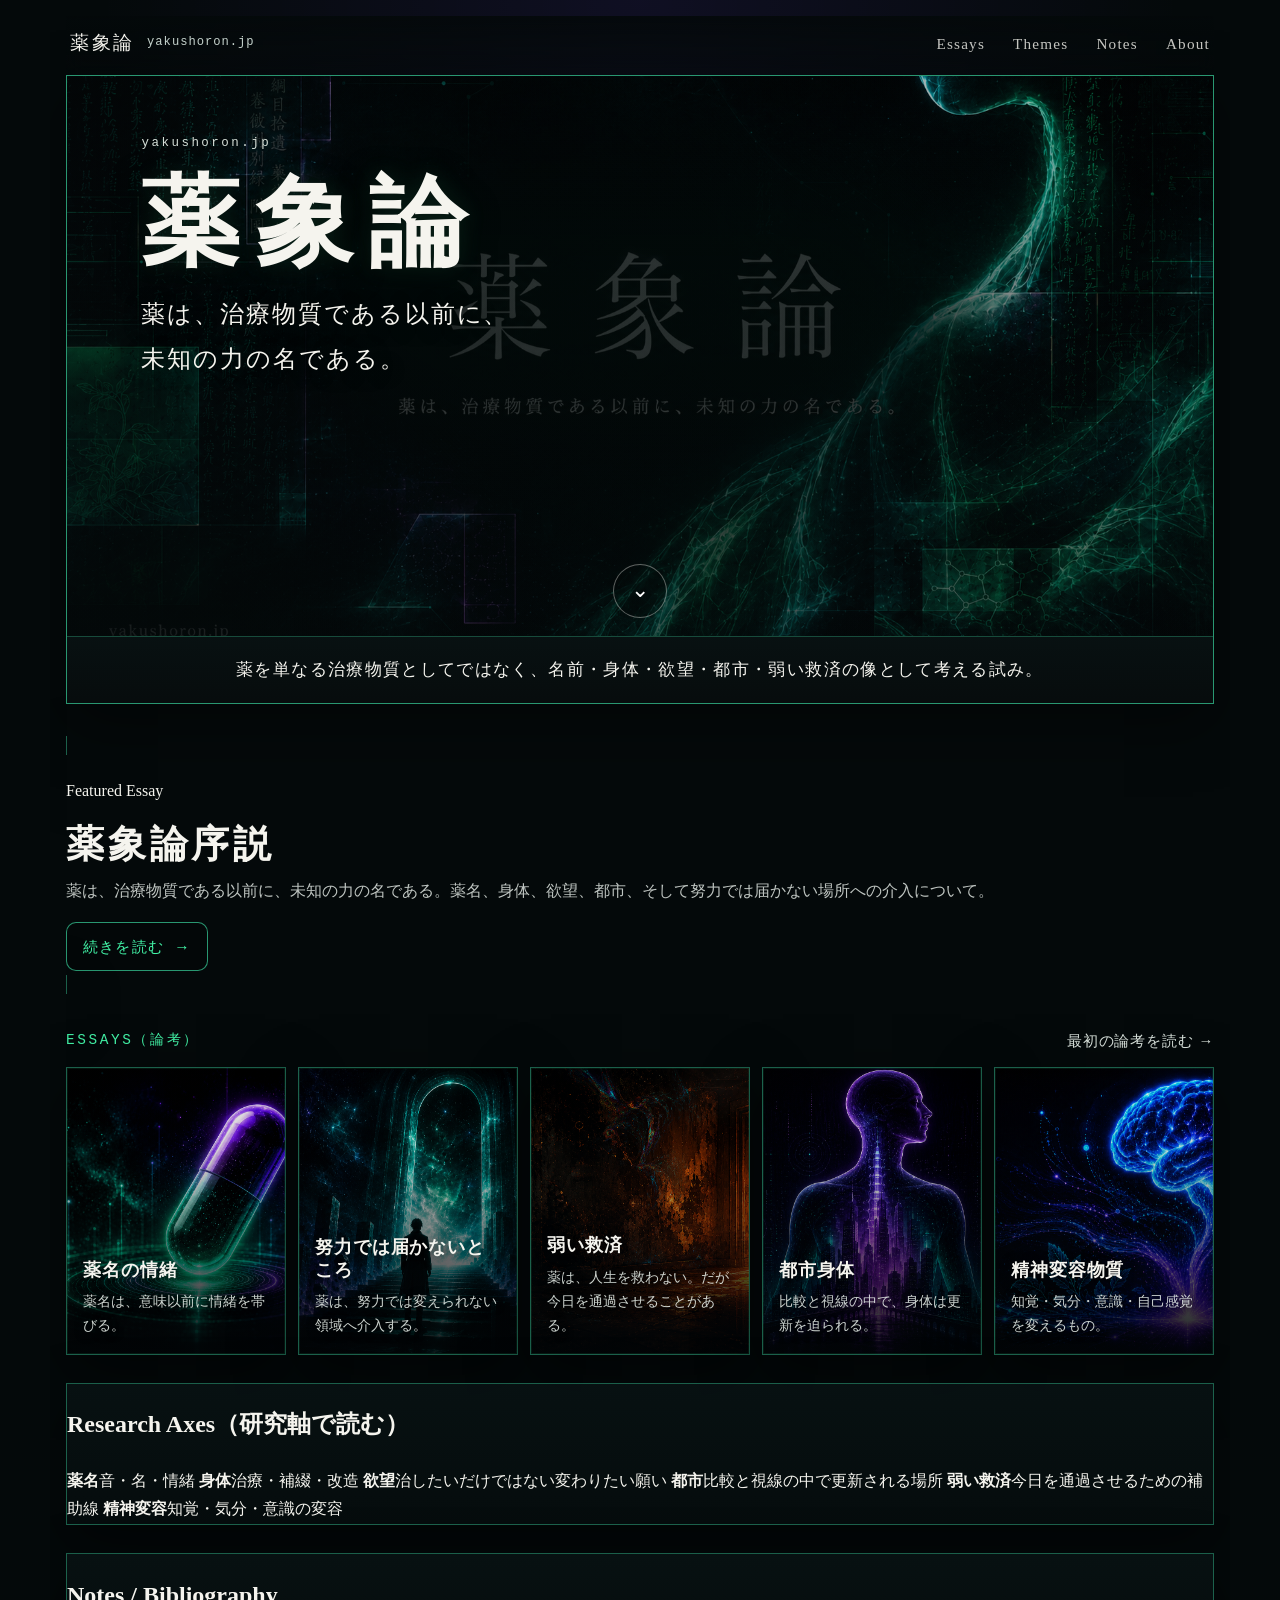
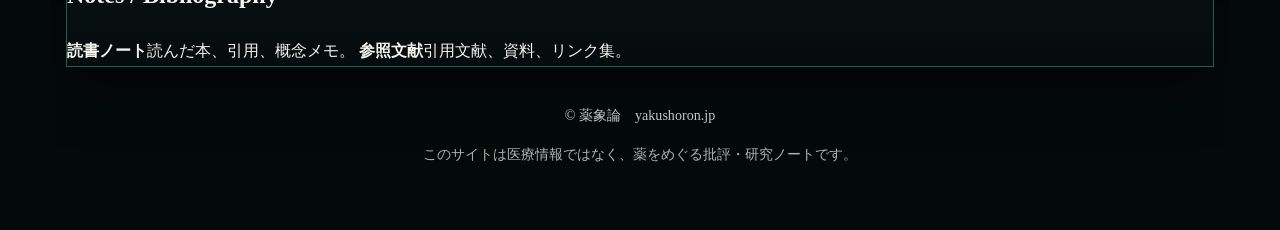
==== site/index.html @ eb929895 "Add files via upload" ====
<!doctype html>
<html lang="ja">
<head>
  <meta charset="utf-8">
  <meta name="viewport" content="width=device-width, initial-scale=1">
  <title>薬象論｜薬は、治療物質である以前に、未知の力の名である</title>
  <meta name="description" content="薬を単なる治療物質としてではなく、名前・身体・欲望・都市・弱い救済の像として考える批評・研究ノート。">
  <link rel="icon" href="./assets/favicon.svg" type="image/svg+xml">
  <link rel="stylesheet" href="./css/style.css">
</head>
<body>
  <div class="page">
    <header class="topbar">
      <a class="brand" href="./index.html">薬象論 <small>yakushoron.jp</small></a>
      <nav class="nav">
        <a href="#essays">Essays</a>
        <a href="#axes">Themes</a>
        <a href="#notes">Notes</a>
        <a href="./pages/introduction.html">About</a>
      </nav>
      <div class="menu-button">☰</div>
    </header>

    <section class="hero-card">
      <div class="hero-media">
        <div class="hero-copy">
          <p class="hero-domain">yakushoron.jp</p>
          <h1 class="hero-title">薬象論</h1>
          <p class="hero-lead">薬は、治療物質である以前に、<br>未知の力の名である。</p>
        </div>
        <div class="hero-down">⌄</div>
      </div>
      <p class="hero-intro">薬を単なる治療物質としてではなく、名前・身体・欲望・都市・弱い救済の像として考える試み。</p>
    </section>

    <section class="section" id="featured">
      <a class="card feature-banner" href="./pages/introduction.html">
        <div class="feature-banner-image">
          <div class="feature-overlay">
            <p class="feature-kicker">Featured Essay</p>
            <h2 class="feature-title">薬象論序説</h2>
            <p class="feature-desc">薬は、治療物質である以前に、未知の力の名である。薬名、身体、欲望、都市、そして努力では届かない場所への介入について。</p>
            <span class="btn">続きを読む <span>→</span></span>
          </div>
        </div>
      </a>
    </section>

    <section class="section" id="essays">
      <div class="section-head">
        <p class="section-kicker">Essays（論考）</p>
        <a class="section-link" href="./pages/yakumei-no-jocho.html">最初の論考を読む →</a>
      </div>
      <div class="essay-grid">
        <a class="card essay-card essay-card-overlay" href="./pages/yakumei-no-jocho.html">
          <div class="essay-thumb" style="background-image:url('./assets/images/essay-yakumei-clean.png')">
            <div class="essay-overlay">
              <h3 class="essay-overlay-title">薬名の情緒</h3>
              <p class="essay-overlay-copy">薬名は、意味以前に情緒を帯びる。</p>
            </div>
          </div>
        </a>
        <article class="card essay-card essay-card-overlay">
          <div class="essay-thumb" style="background-image:url('./assets/images/essay-doryoku-clean.png')">
            <div class="essay-overlay">
              <h3 class="essay-overlay-title">努力では届かないところ</h3>
              <p class="essay-overlay-copy">薬は、努力では変えられない領域へ介入する。</p>
            </div>
          </div>
        </article>
        <article class="card essay-card essay-card-overlay">
          <div class="essay-thumb" style="background-image:url('./assets/images/essay-yowai-clean.png')">
            <div class="essay-overlay">
              <h3 class="essay-overlay-title">弱い救済</h3>
              <p class="essay-overlay-copy">薬は、人生を救わない。だが今日を通過させることがある。</p>
            </div>
          </div>
        </article>
        <article class="card essay-card essay-card-overlay">
          <div class="essay-thumb" style="background-image:url('./assets/images/essay-toshi-clean.png')">
            <div class="essay-overlay">
              <h3 class="essay-overlay-title">都市身体</h3>
              <p class="essay-overlay-copy">比較と視線の中で、身体は更新を迫られる。</p>
            </div>
          </div>
        </article>
        <article class="card essay-card essay-card-overlay">
          <div class="essay-thumb" style="background-image:url('./assets/images/essay-seishin-clean.png')">
            <div class="essay-overlay">
              <h3 class="essay-overlay-title">精神変容物質</h3>
              <p class="essay-overlay-copy">知覚・気分・意識・自己感覚を変えるもの。</p>
            </div>
          </div>
        </article>
      </div>
    </section>

    <section class="section" id="axes">
      <div class="card axes-banner">
        <div class="axes-banner-image">
          <div class="axes-overlay">
            <h2 class="banner-title">Research Axes（研究軸で読む）</h2>
            <div class="axes-pills">
              <a class="axis-pill" href="#essays"><strong>薬名</strong><span>音・名・情緒</span></a>
              <a class="axis-pill" href="#essays"><strong>身体</strong><span>治療・補綴・改造</span></a>
              <a class="axis-pill" href="#essays"><strong>欲望</strong><span>治したいだけではない変わりたい願い</span></a>
              <a class="axis-pill" href="#essays"><strong>都市</strong><span>比較と視線の中で更新される場所</span></a>
              <a class="axis-pill" href="#essays"><strong>弱い救済</strong><span>今日を通過させるための補助線</span></a>
              <a class="axis-pill" href="#essays"><strong>精神変容</strong><span>知覚・気分・意識の変容</span></a>
            </div>
          </div>
        </div>
      </div>
    </section>

    <section class="section" id="notes">
      <div class="card notes-banner">
        <div class="notes-banner-image">
          <div class="notes-overlay">
            <h2 class="banner-title">Notes / Bibliography</h2>
            <div class="notes-links">
              <a class="note-banner-link" href="#notes"><strong>読書ノート</strong><span>読んだ本、引用、概念メモ。</span></a>
              <a class="note-banner-link" href="#notes"><strong>参照文献</strong><span>引用文献、資料、リンク集。</span></a>
            </div>
          </div>
        </div>
      </div>
    </section>

    <footer class="footer">
      <p>© 薬象論　yakushoron.jp</p>
      <p class="muted">このサイトは医療情報ではなく、薬をめぐる批評・研究ノートです。</p>
    </footer>
  </div>
</body>
</html>
---- site/css/style.css ----
:root{
  --bg:#04090a;
  --panel:#081112;
  --line:rgba(69,255,190,.34);
  --line-strong:rgba(69,255,190,.58);
  --text:#f5f4ee;
  --muted:#c5d2cc;
  --accent:#43f5a8;
  --violet:#8f52ff;
  --shadow:0 20px 60px rgba(0,0,0,.45);
}
*{box-sizing:border-box}
html{scroll-behavior:smooth;max-width:100%;overflow-x:hidden}
body{
  margin:0;max-width:100%;overflow-x:hidden;
  background:radial-gradient(circle at 50% 0%, rgba(118,71,255,.10), transparent 28%), var(--bg);
  color:var(--text);
  font-family:"Hiragino Mincho ProN","Yu Mincho","Noto Serif JP",serif;
  line-height:1.8;
}
a{color:inherit;text-decoration:none}
img{max-width:100%;display:block}
.page{width:100%;max-width:1180px;margin:0 auto;padding:16px 16px 42px;overflow:hidden}
.topbar{
  display:flex;align-items:center;justify-content:space-between;gap:16px;
  padding:10px 4px 14px;position:sticky;top:0;z-index:20;
  backdrop-filter:blur(10px);
  background:linear-gradient(to bottom,rgba(4,9,10,.90),rgba(4,9,10,.55));
}
.brand{display:flex;align-items:center;gap:12px;font-size:1.2rem;letter-spacing:.14em;white-space:nowrap}
.brand small{font-size:.76rem;color:var(--muted);letter-spacing:.08em;font-family:ui-monospace,monospace}
.nav{display:flex;gap:28px;font-size:.95rem;letter-spacing:.08em;white-space:nowrap}
.nav a{color:#f7f6f0cc}
.menu-button{display:none;border:1px solid var(--line);border-radius:10px;padding:10px 12px;line-height:1;background:rgba(8,17,18,.75)}
.hero-card{position:relative;border:1px solid var(--line-strong);background:#020707;box-shadow:var(--shadow);overflow:hidden;width:100%}
.hero-media{
  position:relative;min-height:560px;width:100%;
  background:url('../assets/images/hero-desktop-20260521-v2.png') center/cover no-repeat;
}
.hero-media::after{
  content:"";position:absolute;inset:0;
  background:linear-gradient(90deg,rgba(4,9,10,.58) 0%,rgba(4,9,10,.24) 40%,rgba(4,9,10,.18) 100%),linear-gradient(180deg,rgba(4,9,10,.10) 0%,rgba(4,9,10,.55) 100%);
}
.hero-copy{position:absolute;left:6.5%;top:10%;z-index:2;max-width:48%}
.hero-domain{font-size:.78rem;color:#d6dfd8;letter-spacing:.20em;font-family:ui-monospace,monospace;margin:0 0 20px}
.hero-title{font-size:clamp(3rem,8vw,6.1rem);letter-spacing:.16em;line-height:1.02;margin:0 0 18px;text-shadow:0 0 24px rgba(67,245,168,.12),0 8px 32px rgba(0,0,0,.66)}
.hero-lead{font-size:clamp(1.08rem,2vw,1.5rem);line-height:1.9;letter-spacing:.08em;margin:0;text-shadow:0 3px 18px rgba(0,0,0,.75)}
.hero-down{position:absolute;left:50%;bottom:18px;transform:translateX(-50%);z-index:2;width:54px;height:54px;border:1px solid rgba(245,244,238,.38);border-radius:999px;display:grid;place-items:center;color:#fff;font-size:1.4rem;background:rgba(4,9,10,.28)}
.hero-intro{margin:0;padding:18px 28px;border-top:1px solid rgba(69,255,190,.26);background:linear-gradient(180deg,rgba(8,17,18,.98),rgba(7,12,13,.98));text-align:center;font-size:1.06rem;letter-spacing:.08em}
.section{margin-top:28px;width:100%}
.section-head{display:flex;align-items:center;justify-content:space-between;gap:16px;margin-bottom:12px}
.section-kicker{margin:0;color:var(--accent);font-size:.9rem;letter-spacing:.18em;font-family:ui-monospace,monospace;text-transform:uppercase}
.section-link{font-size:.92rem;color:#dce5df;letter-spacing:.06em}
.card{position:relative;border:1px solid var(--line);background:linear-gradient(180deg,rgba(8,17,18,.92),rgba(6,12,13,.92));box-shadow:var(--shadow);overflow:hidden}
.feature-card{display:grid;grid-template-columns:1.05fr 1.35fr;min-height:250px}
.feature-visual{background:url('../assets/images/feature-intro.svg') center/cover no-repeat;min-height:100%}
.feature-visual::after{content:"";display:block;min-height:100%;background:linear-gradient(180deg,rgba(0,0,0,.14),rgba(0,0,0,.28))}
.feature-body{padding:26px 26px 24px;display:flex;flex-direction:column;justify-content:center}
.feature-title{font-size:2.35rem;line-height:1.2;letter-spacing:.10em;margin:0 0 10px}
.feature-desc{margin:0 0 16px;color:#edf4efcc}
.btn{display:inline-flex;align-items:center;gap:10px;padding:10px 16px;border:1px solid var(--line-strong);border-radius:10px;color:var(--accent);font-size:.96rem;letter-spacing:.08em;width:max-content;background:rgba(0,0,0,.18)}
.essay-grid{display:grid;grid-template-columns:repeat(5,1fr);gap:12px}
.essay-card{display:block;min-height:unset;transition:transform .22s ease,border-color .22s ease,box-shadow .22s ease}
.essay-card:hover{transform:translateY(-3px);border-color:var(--line-strong);box-shadow:0 22px 64px rgba(0,0,0,.58)}
.essay-thumb{
  position:relative;
  min-height:286px;
  background:center/cover no-repeat;
  display:flex;
  align-items:flex-end;
  overflow:hidden;
}
.essay-thumb::before{
  content:"";
  position:absolute;inset:0;
  background:linear-gradient(180deg,rgba(2,5,7,.08) 0%,rgba(2,5,7,.16) 28%,rgba(2,5,7,.64) 72%,rgba(2,5,7,.92) 100%);
}
.essay-thumb::after{
  content:"";
  position:absolute;inset:0;
  box-shadow:inset 0 0 0 1px rgba(67,245,168,.08);
  pointer-events:none;
}
.essay-overlay{position:relative;z-index:1;padding:18px 16px 16px;width:100%}
.essay-overlay-title{font-size:1.1rem;line-height:1.28;margin:0 0 8px;letter-spacing:.05em;text-shadow:0 2px 12px rgba(0,0,0,.7)}
.essay-overlay-copy{margin:0;color:#eef7f1d9;font-size:.88rem;line-height:1.72;text-shadow:0 2px 10px rgba(0,0,0,.7)}
.axes-grid{display:grid;grid-template-columns:repeat(5,1fr);gap:12px}
.axis-card{padding:14px 14px 16px;min-height:150px}
.axis-no{display:block;color:var(--accent);font-size:2rem;line-height:1;font-family:ui-monospace,monospace;margin-bottom:8px}
.axis-title{font-size:1.85rem;line-height:1.1;margin:0 0 10px;letter-spacing:.08em}
.axis-copy{margin:0;color:#e1e7e3c8;font-size:.95rem;line-height:1.75}
.notes-grid{display:grid;grid-template-columns:1fr 1fr;gap:14px}
.note-card{display:grid;grid-template-columns:92px 1fr auto;align-items:center;gap:16px;padding:12px 16px}
.note-icon{width:92px;height:64px;border:1px solid rgba(69,255,190,.16);background:center/cover no-repeat;border-radius:8px}
.note-title{font-size:1.45rem;letter-spacing:.08em;margin:0}
.note-arrow{color:var(--accent);font-size:1.35rem}
.footer{padding:22px 0 6px;text-align:center;color:#d1dad4;font-size:.88rem}
.muted{color:#d9e2dccc}
.kicker-chip{display:inline-block;color:var(--accent);font-size:.78rem;letter-spacing:.14em;font-family:ui-monospace,monospace;margin-bottom:12px}
.article-page .hero-media{min-height:360px}
.article-page .hero-copy{top:auto;bottom:12%;max-width:64%}
.article-page .hero-title{font-size:clamp(2rem,5vw,4rem);letter-spacing:.08em}
.article-page .hero-lead{font-size:clamp(1rem,1.6vw,1.25rem)}
.article-wrap{max-width:820px;margin:36px auto 0}
.article-wrap p{font-size:1.06rem;color:#f0efe9;line-height:2.08;margin:0 0 1.2em}
.article-meta{margin-top:28px;padding-top:18px;border-top:1px solid rgba(69,255,190,.18);font-size:.9rem;color:#d7e2db}
.back-link{display:inline-flex;align-items:center;gap:8px;color:var(--accent);font-size:.92rem;margin-bottom:14px}
@media (max-width:1080px){.essay-grid{grid-template-columns:repeat(3,1fr)}.axes-grid{grid-template-columns:repeat(3,1fr)}}
@media (max-width:900px){
  html,body{width:100%;overflow-x:hidden}
  .page{padding:10px 10px 28px;max-width:100%;overflow:hidden}
  .topbar{padding:8px 2px 12px;gap:10px}
  .brand{font-size:1rem;gap:8px;letter-spacing:.10em;min-width:0;overflow:hidden;text-overflow:ellipsis}
  .brand small{font-size:.68rem;letter-spacing:.04em;max-width:8.6em;overflow:hidden;text-overflow:ellipsis}
  .nav{display:none!important}
  .menu-button{display:grid;place-items:center;color:#fff;flex:0 0 auto}
  .hero-media{min-height:610px;background-image:url('../assets/images/hero-mobile-20260521-v2.png');background-position:center top;background-size:cover}
  .hero-media::after{background:linear-gradient(180deg,rgba(4,9,10,.18) 0%,rgba(4,9,10,.36) 38%,rgba(4,9,10,.72) 100%)}
  .hero-copy{left:8%;right:8%;top:auto;bottom:25%;max-width:none;text-align:left}
  .hero-domain{display:none}
  .hero-title{font-size:clamp(3rem,15vw,4.2rem);letter-spacing:.10em;margin-bottom:10px;white-space:nowrap}
  .hero-lead{font-size:clamp(1rem,4.2vw,1.18rem);line-height:1.75;letter-spacing:.05em}
  .hero-down{bottom:105px;width:44px;height:44px;font-size:1.1rem}
  .hero-intro{padding:17px 16px;font-size:.96rem;line-height:1.85;letter-spacing:.05em;text-align:center}
  .feature-card{grid-template-columns:1fr;min-height:unset}
  .feature-visual{min-height:142px}
  .feature-body{padding:18px 18px 20px}
  .feature-title{font-size:1.9rem}
  .section-head{margin-bottom:10px;align-items:flex-start;flex-direction:column;gap:6px}
  .section-kicker{font-size:.82rem;letter-spacing:.14em}
  .essay-grid{grid-template-columns:1fr;gap:10px}
  .essay-thumb{min-height:164px}
  .essay-overlay{padding:14px 14px 13px}
  .essay-overlay-title{font-size:1.15rem;margin-bottom:6px}
  .essay-overlay-copy{font-size:.9rem;line-height:1.65}
  .axes-grid{display:flex;gap:10px;overflow-x:auto;overflow-y:hidden;padding-bottom:4px}
  .axis-card{min-width:86px;min-height:86px;padding:10px 12px;text-align:center;display:flex;flex-direction:column;justify-content:center;border-radius:999px}
  .axis-no,.axis-copy{display:none}
  .axis-title{font-size:1rem;margin:0}
  .notes-grid{grid-template-columns:1fr}
  .note-card{grid-template-columns:56px minmax(0,1fr) auto;padding:12px}
  .note-icon{width:56px;height:56px;border-radius:10px}
  .note-title{font-size:1.15rem}
  .article-page .hero-media{min-height:300px}
  .article-page .hero-copy{bottom:10%;max-width:none}
  .article-wrap{margin-top:22px}
  .article-wrap p{font-size:1rem;line-height:1.98}
}
@media (max-width:390px){
  .brand small{display:none}
  .hero-media{min-height:560px}
  .hero-copy{bottom:24%}
  .hero-title{font-size:3rem}
  .essay-thumb{min-height:152px}
}
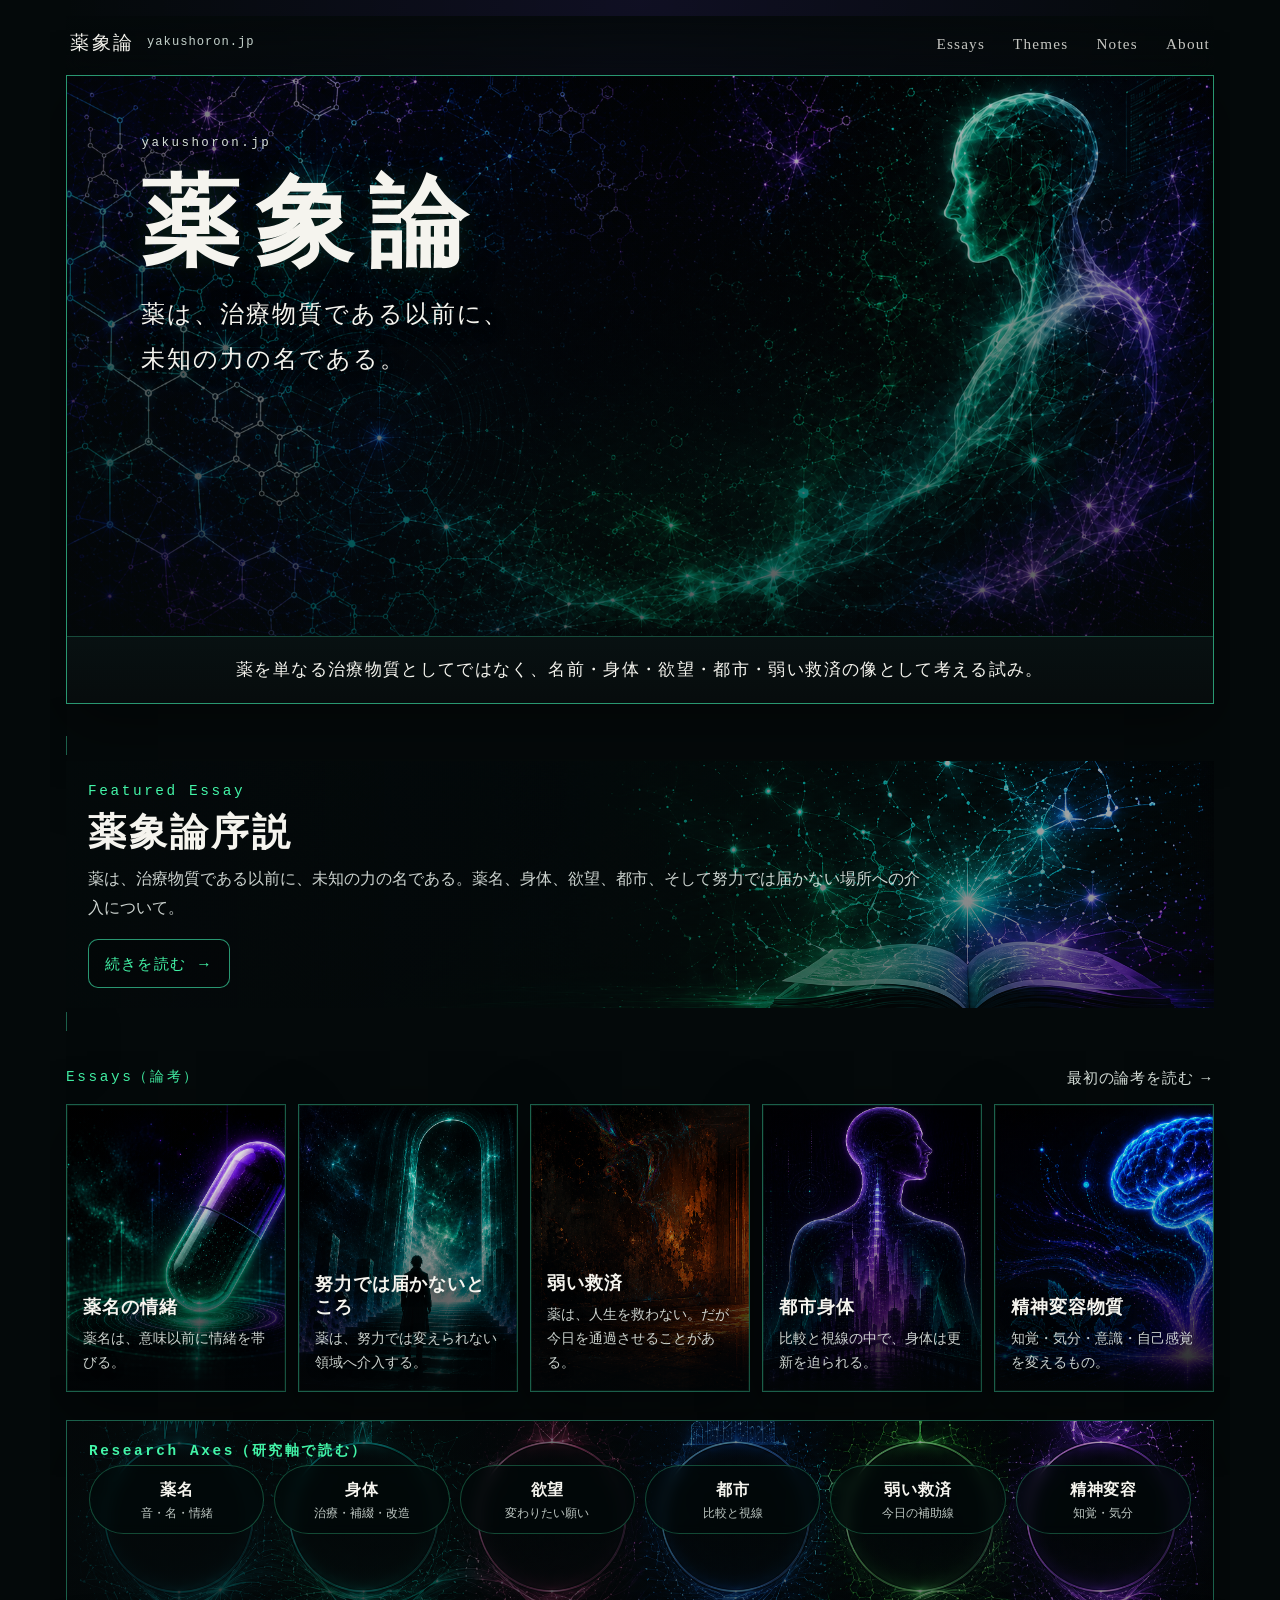
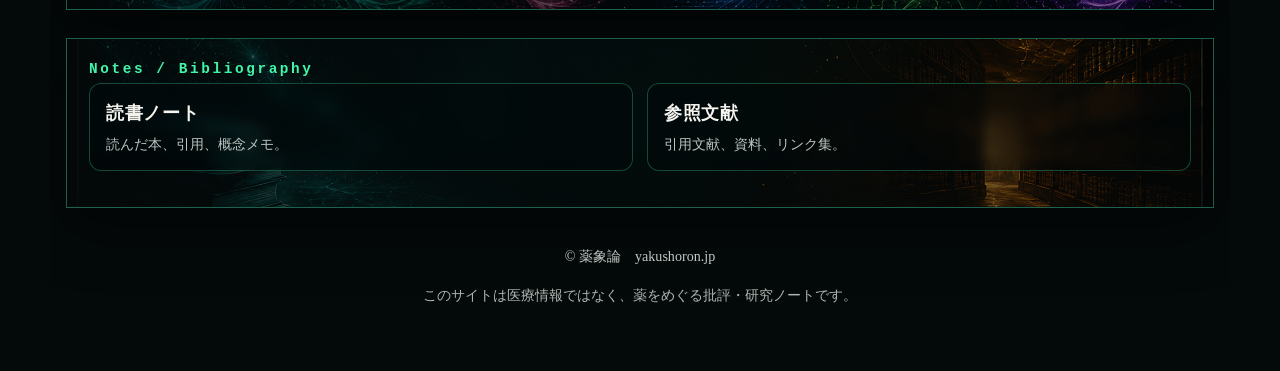
==== commit b50977df: "Fix homepage section layout issues" ====
--- a/site/index.html
+++ b/site/index.html
@@ -28,7 +28,6 @@
           <h1 class="hero-title">薬象論</h1>
           <p class="hero-lead">薬は、治療物質である以前に、<br>未知の力の名である。</p>
         </div>
-        <div class="hero-down">⌄</div>
       </div>
       <p class="hero-intro">薬を単なる治療物質としてではなく、名前・身体・欲望・都市・弱い救済の像として考える試み。</p>
     </section>
@@ -68,7 +67,7 @@
             </div>
           </div>
         </article>
-        <article class="card essay-card essay-card-overlay">
+        <article class="card essay-card essay-card-overlay essay-yowai-card">
           <div class="essay-thumb" style="background-image:url('./assets/images/essay-yowai-clean.png')">
             <div class="essay-overlay">
               <h3 class="essay-overlay-title">弱い救済</h3>
@@ -99,14 +98,14 @@
       <div class="card axes-banner">
         <div class="axes-banner-image">
           <div class="axes-overlay">
-            <h2 class="banner-title">Research Axes（研究軸で読む）</h2>
+            <h2 class="section-kicker axes-heading">Research Axes（研究軸で読む）</h2>
             <div class="axes-pills">
               <a class="axis-pill" href="#essays"><strong>薬名</strong><span>音・名・情緒</span></a>
               <a class="axis-pill" href="#essays"><strong>身体</strong><span>治療・補綴・改造</span></a>
-              <a class="axis-pill" href="#essays"><strong>欲望</strong><span>治したいだけではない変わりたい願い</span></a>
-              <a class="axis-pill" href="#essays"><strong>都市</strong><span>比較と視線の中で更新される場所</span></a>
-              <a class="axis-pill" href="#essays"><strong>弱い救済</strong><span>今日を通過させるための補助線</span></a>
-              <a class="axis-pill" href="#essays"><strong>精神変容</strong><span>知覚・気分・意識の変容</span></a>
+              <a class="axis-pill" href="#essays"><strong>欲望</strong><span>変わりたい願い</span></a>
+              <a class="axis-pill" href="#essays"><strong>都市</strong><span>比較と視線</span></a>
+              <a class="axis-pill" href="#essays"><strong>弱い救済</strong><span>今日の補助線</span></a>
+              <a class="axis-pill" href="#essays"><strong>精神変容</strong><span>知覚・気分</span></a>
             </div>
           </div>
         </div>
@@ -117,7 +116,7 @@
       <div class="card notes-banner">
         <div class="notes-banner-image">
           <div class="notes-overlay">
-            <h2 class="banner-title">Notes / Bibliography</h2>
+            <h2 class="section-kicker notes-heading">Notes / Bibliography</h2>
             <div class="notes-links">
               <a class="note-banner-link" href="#notes"><strong>読書ノート</strong><span>読んだ本、引用、概念メモ。</span></a>
               <a class="note-banner-link" href="#notes"><strong>参照文献</strong><span>引用文献、資料、リンク集。</span></a>
--- a/site/css/style.css
+++ b/site/css/style.css
@@ -1,3 +1,4 @@
+
 :root{
   --bg:#04090a;
   --panel:#081112;
@@ -21,135 +22,38 @@
 a{color:inherit;text-decoration:none}
 img{max-width:100%;display:block}
 .page{width:100%;max-width:1180px;margin:0 auto;padding:16px 16px 42px;overflow:hidden}
-.topbar{
-  display:flex;align-items:center;justify-content:space-between;gap:16px;
-  padding:10px 4px 14px;position:sticky;top:0;z-index:20;
-  backdrop-filter:blur(10px);
-  background:linear-gradient(to bottom,rgba(4,9,10,.90),rgba(4,9,10,.55));
-}
-.brand{display:flex;align-items:center;gap:12px;font-size:1.2rem;letter-spacing:.14em;white-space:nowrap}
-.brand small{font-size:.76rem;color:var(--muted);letter-spacing:.08em;font-family:ui-monospace,monospace}
-.nav{display:flex;gap:28px;font-size:.95rem;letter-spacing:.08em;white-space:nowrap}
-.nav a{color:#f7f6f0cc}
-.menu-button{display:none;border:1px solid var(--line);border-radius:10px;padding:10px 12px;line-height:1;background:rgba(8,17,18,.75)}
-.hero-card{position:relative;border:1px solid var(--line-strong);background:#020707;box-shadow:var(--shadow);overflow:hidden;width:100%}
-.hero-media{
-  position:relative;min-height:560px;width:100%;
-  background:url('../assets/images/hero-desktop-20260521-v2.png') center/cover no-repeat;
-}
-.hero-media::after{
-  content:"";position:absolute;inset:0;
-  background:linear-gradient(90deg,rgba(4,9,10,.58) 0%,rgba(4,9,10,.24) 40%,rgba(4,9,10,.18) 100%),linear-gradient(180deg,rgba(4,9,10,.10) 0%,rgba(4,9,10,.55) 100%);
-}
-.hero-copy{position:absolute;left:6.5%;top:10%;z-index:2;max-width:48%}
-.hero-domain{font-size:.78rem;color:#d6dfd8;letter-spacing:.20em;font-family:ui-monospace,monospace;margin:0 0 20px}
-.hero-title{font-size:clamp(3rem,8vw,6.1rem);letter-spacing:.16em;line-height:1.02;margin:0 0 18px;text-shadow:0 0 24px rgba(67,245,168,.12),0 8px 32px rgba(0,0,0,.66)}
-.hero-lead{font-size:clamp(1.08rem,2vw,1.5rem);line-height:1.9;letter-spacing:.08em;margin:0;text-shadow:0 3px 18px rgba(0,0,0,.75)}
+.topbar{display:flex;align-items:center;justify-content:space-between;gap:16px;padding:10px 4px 14px;position:sticky;top:0;z-index:20;backdrop-filter:blur(10px);background:linear-gradient(to bottom,rgba(4,9,10,.90),rgba(4,9,10,.55))}
+.brand{display:flex;align-items:center;gap:12px;font-size:1.2rem;letter-spacing:.14em;white-space:nowrap}.brand small{font-size:.76rem;color:var(--muted);letter-spacing:.08em;font-family:ui-monospace,monospace}.nav{display:flex;gap:28px;font-size:.95rem;letter-spacing:.08em;white-space:nowrap}.nav a{color:#f7f6f0cc}.menu-button{display:none;border:1px solid var(--line);border-radius:10px;padding:10px 12px;line-height:1;background:rgba(8,17,18,.75)}
+.hero-card,.feature-banner,.axes-banner,.notes-banner{position:relative;border:1px solid var(--line-strong);background:#020707;box-shadow:var(--shadow);overflow:hidden;width:100%}
+.hero-media{position:relative;min-height:560px;width:100%;background:url('../assets/images/hero-main-clean.png') center/cover no-repeat}
+.hero-media::after{content:"";position:absolute;inset:0;background:linear-gradient(90deg,rgba(4,9,10,.52) 0%,rgba(4,9,10,.24) 42%,rgba(4,9,10,.2) 100%),linear-gradient(180deg,rgba(4,9,10,.08) 0%,rgba(4,9,10,.58) 100%)}
+.hero-copy{position:absolute;left:6.5%;top:10%;z-index:2;max-width:48%}.hero-domain{font-size:.78rem;color:#d6dfd8;letter-spacing:.20em;font-family:ui-monospace,monospace;margin:0 0 20px}.hero-title{font-size:clamp(3rem,8vw,6.1rem);letter-spacing:.16em;line-height:1.02;margin:0 0 18px;text-shadow:0 0 24px rgba(67,245,168,.12),0 8px 32px rgba(0,0,0,.66)}.hero-lead{font-size:clamp(1.08rem,2vw,1.5rem);line-height:1.9;letter-spacing:.08em;margin:0;text-shadow:0 3px 18px rgba(0,0,0,.75)}
 .hero-down{position:absolute;left:50%;bottom:18px;transform:translateX(-50%);z-index:2;width:54px;height:54px;border:1px solid rgba(245,244,238,.38);border-radius:999px;display:grid;place-items:center;color:#fff;font-size:1.4rem;background:rgba(4,9,10,.28)}
 .hero-intro{margin:0;padding:18px 28px;border-top:1px solid rgba(69,255,190,.26);background:linear-gradient(180deg,rgba(8,17,18,.98),rgba(7,12,13,.98));text-align:center;font-size:1.06rem;letter-spacing:.08em}
-.section{margin-top:28px;width:100%}
-.section-head{display:flex;align-items:center;justify-content:space-between;gap:16px;margin-bottom:12px}
-.section-kicker{margin:0;color:var(--accent);font-size:.9rem;letter-spacing:.18em;font-family:ui-monospace,monospace;text-transform:uppercase}
-.section-link{font-size:.92rem;color:#dce5df;letter-spacing:.06em}
+.section{margin-top:28px;width:100%}.section-head{display:flex;align-items:center;justify-content:space-between;gap:16px;margin-bottom:12px}.section-kicker,.feature-kicker{margin:0;color:var(--accent);font-size:.9rem;letter-spacing:.18em;font-family:ui-monospace,monospace}.section-link{font-size:.92rem;color:#dce5df;letter-spacing:.06em}
 .card{position:relative;border:1px solid var(--line);background:linear-gradient(180deg,rgba(8,17,18,.92),rgba(6,12,13,.92));box-shadow:var(--shadow);overflow:hidden}
-.feature-card{display:grid;grid-template-columns:1.05fr 1.35fr;min-height:250px}
-.feature-visual{background:url('../assets/images/feature-intro.svg') center/cover no-repeat;min-height:100%}
-.feature-visual::after{content:"";display:block;min-height:100%;background:linear-gradient(180deg,rgba(0,0,0,.14),rgba(0,0,0,.28))}
-.feature-body{padding:26px 26px 24px;display:flex;flex-direction:column;justify-content:center}
-.feature-title{font-size:2.35rem;line-height:1.2;letter-spacing:.10em;margin:0 0 10px}
-.feature-desc{margin:0 0 16px;color:#edf4efcc}
+.feature-banner-image,.axes-banner-image,.notes-banner-image{position:relative;min-height:196px;background:center/cover no-repeat}
+.feature-banner-image{background-image:url('../assets/images/feature-introduction-clean.png')}
+.axes-banner-image{background-image:url('../assets/images/research-axes-clean.png');min-height:188px}
+.notes-banner-image{background-image:url('../assets/images/notes-bibliography-clean.png');min-height:168px}
+.feature-banner-image::before,.axes-banner-image::before,.notes-banner-image::before{content:"";position:absolute;inset:0;background:linear-gradient(90deg,rgba(4,9,10,.78) 0%,rgba(4,9,10,.52) 42%,rgba(4,9,10,.18) 100%),linear-gradient(180deg,rgba(4,9,10,.1) 0%,rgba(4,9,10,.35) 100%)}
+.feature-overlay,.axes-overlay,.notes-overlay{position:relative;z-index:1;padding:18px 22px 20px}
+.feature-title{font-size:2.35rem;line-height:1.18;letter-spacing:.08em;margin:6px 0 10px}.feature-desc{max-width:52rem;margin:0 0 16px;color:#edf4efdd}
 .btn{display:inline-flex;align-items:center;gap:10px;padding:10px 16px;border:1px solid var(--line-strong);border-radius:10px;color:var(--accent);font-size:.96rem;letter-spacing:.08em;width:max-content;background:rgba(0,0,0,.18)}
-.essay-grid{display:grid;grid-template-columns:repeat(5,1fr);gap:12px}
-.essay-card{display:block;min-height:unset;transition:transform .22s ease,border-color .22s ease,box-shadow .22s ease}
-.essay-card:hover{transform:translateY(-3px);border-color:var(--line-strong);box-shadow:0 22px 64px rgba(0,0,0,.58)}
-.essay-thumb{
-  position:relative;
-  min-height:286px;
-  background:center/cover no-repeat;
-  display:flex;
-  align-items:flex-end;
-  overflow:hidden;
+.essay-grid{display:grid;grid-template-columns:repeat(5,1fr);gap:12px}.essay-card{display:block;transition:transform .22s ease,border-color .22s ease,box-shadow .22s ease}.essay-card:hover{transform:translateY(-3px);border-color:var(--line-strong);box-shadow:0 22px 64px rgba(0,0,0,.58)}
+.essay-thumb{position:relative;min-height:286px;background:center/cover no-repeat;display:flex;align-items:flex-end;overflow:hidden}.essay-thumb::before{content:"";position:absolute;inset:0;background:linear-gradient(180deg,rgba(2,5,7,.08) 0%,rgba(2,5,7,.16) 28%,rgba(2,5,7,.64) 72%,rgba(2,5,7,.92) 100%)}.essay-thumb::after{content:"";position:absolute;inset:0;box-shadow:inset 0 0 0 1px rgba(67,245,168,.08);pointer-events:none}.essay-overlay{position:relative;z-index:1;padding:18px 16px 16px;width:100%}.essay-overlay-title{font-size:1.1rem;line-height:1.28;margin:0 0 8px;letter-spacing:.05em;text-shadow:0 2px 12px rgba(0,0,0,.7)}.essay-overlay-copy{margin:0;color:#eef7f1d9;font-size:.88rem;line-height:1.72;text-shadow:0 2px 10px rgba(0,0,0,.7)}
+.banner-title{font-size:1.75rem;letter-spacing:.06em;line-height:1.2;margin:0 0 14px}
+.axes-pills{display:grid;grid-template-columns:repeat(6,1fr);gap:10px}.axis-pill{display:flex;flex-direction:column;gap:2px;padding:10px 10px 11px;border:1px solid rgba(67,245,168,.28);border-radius:999px;background:rgba(2,9,10,.48);text-align:center;backdrop-filter:blur(6px)}.axis-pill strong{font-size:1rem;letter-spacing:.05em}.axis-pill span{font-size:.72rem;color:#e3eee8d2;line-height:1.35}
+.notes-links{display:grid;grid-template-columns:1fr 1fr;gap:14px}.note-banner-link{display:flex;flex-direction:column;gap:4px;padding:14px 16px;border:1px solid rgba(67,245,168,.28);border-radius:12px;background:rgba(2,9,10,.42);backdrop-filter:blur(6px)}.note-banner-link strong{font-size:1.1rem;letter-spacing:.04em}.note-banner-link span{font-size:.9rem;color:#e3eee8d2;line-height:1.55}
+.footer{padding:22px 0 6px;text-align:center;color:#d1dad4;font-size:.88rem}.muted{color:#d9e2dccc}
+@media (max-width:1080px){.essay-grid{grid-template-columns:repeat(3,1fr)}.axes-pills{grid-template-columns:repeat(3,1fr)}}
+@media (max-width:900px){
+ html,body{width:100%;overflow-x:hidden}.page{padding:10px 10px 28px;max-width:100%;overflow:hidden}.topbar{padding:8px 2px 12px;gap:10px}.brand{font-size:1rem;gap:8px;letter-spacing:.10em;min-width:0;overflow:hidden;text-overflow:ellipsis}.brand small{font-size:.68rem;letter-spacing:.04em;max-width:8.6em;overflow:hidden;text-overflow:ellipsis}.nav{display:none!important}.menu-button{display:grid;place-items:center;color:#fff;flex:0 0 auto}
+ .hero-media{min-height:610px;background-image:url('../assets/images/hero-main-clean.png');background-position:center top;background-size:cover}.hero-media::after{background:linear-gradient(180deg,rgba(4,9,10,.18) 0%,rgba(4,9,10,.36) 38%,rgba(4,9,10,.72) 100%)}.hero-copy{left:8%;right:8%;top:auto;bottom:25%;max-width:none;text-align:left}.hero-domain{display:none}.hero-title{font-size:clamp(3rem,15vw,4.2rem);letter-spacing:.10em;margin-bottom:10px;white-space:nowrap}.hero-lead{font-size:clamp(1rem,4.2vw,1.18rem);line-height:1.75;letter-spacing:.05em}.hero-down{bottom:105px;width:44px;height:44px;font-size:1.1rem}.hero-intro{padding:17px 16px;font-size:.96rem;line-height:1.85;letter-spacing:.05em;text-align:center}
+ .feature-banner-image{min-height:220px}.feature-overlay,.axes-overlay,.notes-overlay{padding:16px 16px 18px}.feature-title{font-size:1.9rem}.feature-desc{font-size:.95rem;max-width:none}
+ .section-head{margin-bottom:10px;align-items:flex-start;flex-direction:column;gap:6px}.section-kicker{font-size:.82rem;letter-spacing:.14em}
+ .essay-grid{grid-template-columns:1fr;gap:10px}.essay-thumb{min-height:164px}.essay-overlay{padding:14px 14px 13px}.essay-overlay-title{font-size:1.15rem;margin-bottom:6px}.essay-overlay-copy{font-size:.9rem;line-height:1.65}
+ .axes-banner-image{min-height:320px}.banner-title{font-size:1.4rem;margin-bottom:12px}.axes-pills{grid-template-columns:1fr 1fr}.axis-pill{border-radius:18px;padding:10px 12px}
+ .notes-banner-image{min-height:220px}.notes-links{grid-template-columns:1fr}.note-banner-link strong{font-size:1.04rem}.note-banner-link span{font-size:.88rem}
 }
-.essay-thumb::before{
-  content:"";
-  position:absolute;inset:0;
-  background:linear-gradient(180deg,rgba(2,5,7,.08) 0%,rgba(2,5,7,.16) 28%,rgba(2,5,7,.64) 72%,rgba(2,5,7,.92) 100%);
-}
-.essay-thumb::after{
-  content:"";
-  position:absolute;inset:0;
-  box-shadow:inset 0 0 0 1px rgba(67,245,168,.08);
-  pointer-events:none;
-}
-.essay-overlay{position:relative;z-index:1;padding:18px 16px 16px;width:100%}
-.essay-overlay-title{font-size:1.1rem;line-height:1.28;margin:0 0 8px;letter-spacing:.05em;text-shadow:0 2px 12px rgba(0,0,0,.7)}
-.essay-overlay-copy{margin:0;color:#eef7f1d9;font-size:.88rem;line-height:1.72;text-shadow:0 2px 10px rgba(0,0,0,.7)}
-.axes-grid{display:grid;grid-template-columns:repeat(5,1fr);gap:12px}
-.axis-card{padding:14px 14px 16px;min-height:150px}
-.axis-no{display:block;color:var(--accent);font-size:2rem;line-height:1;font-family:ui-monospace,monospace;margin-bottom:8px}
-.axis-title{font-size:1.85rem;line-height:1.1;margin:0 0 10px;letter-spacing:.08em}
-.axis-copy{margin:0;color:#e1e7e3c8;font-size:.95rem;line-height:1.75}
-.notes-grid{display:grid;grid-template-columns:1fr 1fr;gap:14px}
-.note-card{display:grid;grid-template-columns:92px 1fr auto;align-items:center;gap:16px;padding:12px 16px}
-.note-icon{width:92px;height:64px;border:1px solid rgba(69,255,190,.16);background:center/cover no-repeat;border-radius:8px}
-.note-title{font-size:1.45rem;letter-spacing:.08em;margin:0}
-.note-arrow{color:var(--accent);font-size:1.35rem}
-.footer{padding:22px 0 6px;text-align:center;color:#d1dad4;font-size:.88rem}
-.muted{color:#d9e2dccc}
-.kicker-chip{display:inline-block;color:var(--accent);font-size:.78rem;letter-spacing:.14em;font-family:ui-monospace,monospace;margin-bottom:12px}
-.article-page .hero-media{min-height:360px}
-.article-page .hero-copy{top:auto;bottom:12%;max-width:64%}
-.article-page .hero-title{font-size:clamp(2rem,5vw,4rem);letter-spacing:.08em}
-.article-page .hero-lead{font-size:clamp(1rem,1.6vw,1.25rem)}
-.article-wrap{max-width:820px;margin:36px auto 0}
-.article-wrap p{font-size:1.06rem;color:#f0efe9;line-height:2.08;margin:0 0 1.2em}
-.article-meta{margin-top:28px;padding-top:18px;border-top:1px solid rgba(69,255,190,.18);font-size:.9rem;color:#d7e2db}
-.back-link{display:inline-flex;align-items:center;gap:8px;color:var(--accent);font-size:.92rem;margin-bottom:14px}
-@media (max-width:1080px){.essay-grid{grid-template-columns:repeat(3,1fr)}.axes-grid{grid-template-columns:repeat(3,1fr)}}
-@media (max-width:900px){
-  html,body{width:100%;overflow-x:hidden}
-  .page{padding:10px 10px 28px;max-width:100%;overflow:hidden}
-  .topbar{padding:8px 2px 12px;gap:10px}
-  .brand{font-size:1rem;gap:8px;letter-spacing:.10em;min-width:0;overflow:hidden;text-overflow:ellipsis}
-  .brand small{font-size:.68rem;letter-spacing:.04em;max-width:8.6em;overflow:hidden;text-overflow:ellipsis}
-  .nav{display:none!important}
-  .menu-button{display:grid;place-items:center;color:#fff;flex:0 0 auto}
-  .hero-media{min-height:610px;background-image:url('../assets/images/hero-mobile-20260521-v2.png');background-position:center top;background-size:cover}
-  .hero-media::after{background:linear-gradient(180deg,rgba(4,9,10,.18) 0%,rgba(4,9,10,.36) 38%,rgba(4,9,10,.72) 100%)}
-  .hero-copy{left:8%;right:8%;top:auto;bottom:25%;max-width:none;text-align:left}
-  .hero-domain{display:none}
-  .hero-title{font-size:clamp(3rem,15vw,4.2rem);letter-spacing:.10em;margin-bottom:10px;white-space:nowrap}
-  .hero-lead{font-size:clamp(1rem,4.2vw,1.18rem);line-height:1.75;letter-spacing:.05em}
-  .hero-down{bottom:105px;width:44px;height:44px;font-size:1.1rem}
-  .hero-intro{padding:17px 16px;font-size:.96rem;line-height:1.85;letter-spacing:.05em;text-align:center}
-  .feature-card{grid-template-columns:1fr;min-height:unset}
-  .feature-visual{min-height:142px}
-  .feature-body{padding:18px 18px 20px}
-  .feature-title{font-size:1.9rem}
-  .section-head{margin-bottom:10px;align-items:flex-start;flex-direction:column;gap:6px}
-  .section-kicker{font-size:.82rem;letter-spacing:.14em}
-  .essay-grid{grid-template-columns:1fr;gap:10px}
-  .essay-thumb{min-height:164px}
-  .essay-overlay{padding:14px 14px 13px}
-  .essay-overlay-title{font-size:1.15rem;margin-bottom:6px}
-  .essay-overlay-copy{font-size:.9rem;line-height:1.65}
-  .axes-grid{display:flex;gap:10px;overflow-x:auto;overflow-y:hidden;padding-bottom:4px}
-  .axis-card{min-width:86px;min-height:86px;padding:10px 12px;text-align:center;display:flex;flex-direction:column;justify-content:center;border-radius:999px}
-  .axis-no,.axis-copy{display:none}
-  .axis-title{font-size:1rem;margin:0}
-  .notes-grid{grid-template-columns:1fr}
-  .note-card{grid-template-columns:56px minmax(0,1fr) auto;padding:12px}
-  .note-icon{width:56px;height:56px;border-radius:10px}
-  .note-title{font-size:1.15rem}
-  .article-page .hero-media{min-height:300px}
-  .article-page .hero-copy{bottom:10%;max-width:none}
-  .article-wrap{margin-top:22px}
-  .article-wrap p{font-size:1rem;line-height:1.98}
-}
-@media (max-width:390px){
-  .brand small{display:none}
-  .hero-media{min-height:560px}
-  .hero-copy{bottom:24%}
-  .hero-title{font-size:3rem}
-  .essay-thumb{min-height:152px}
-}
+@media (max-width:390px){.brand small{display:none}.hero-media{min-height:560px}.hero-copy{bottom:24%}.hero-title{font-size:3rem}.essay-thumb{min-height:152px}.axes-pills{grid-template-columns:1fr}}
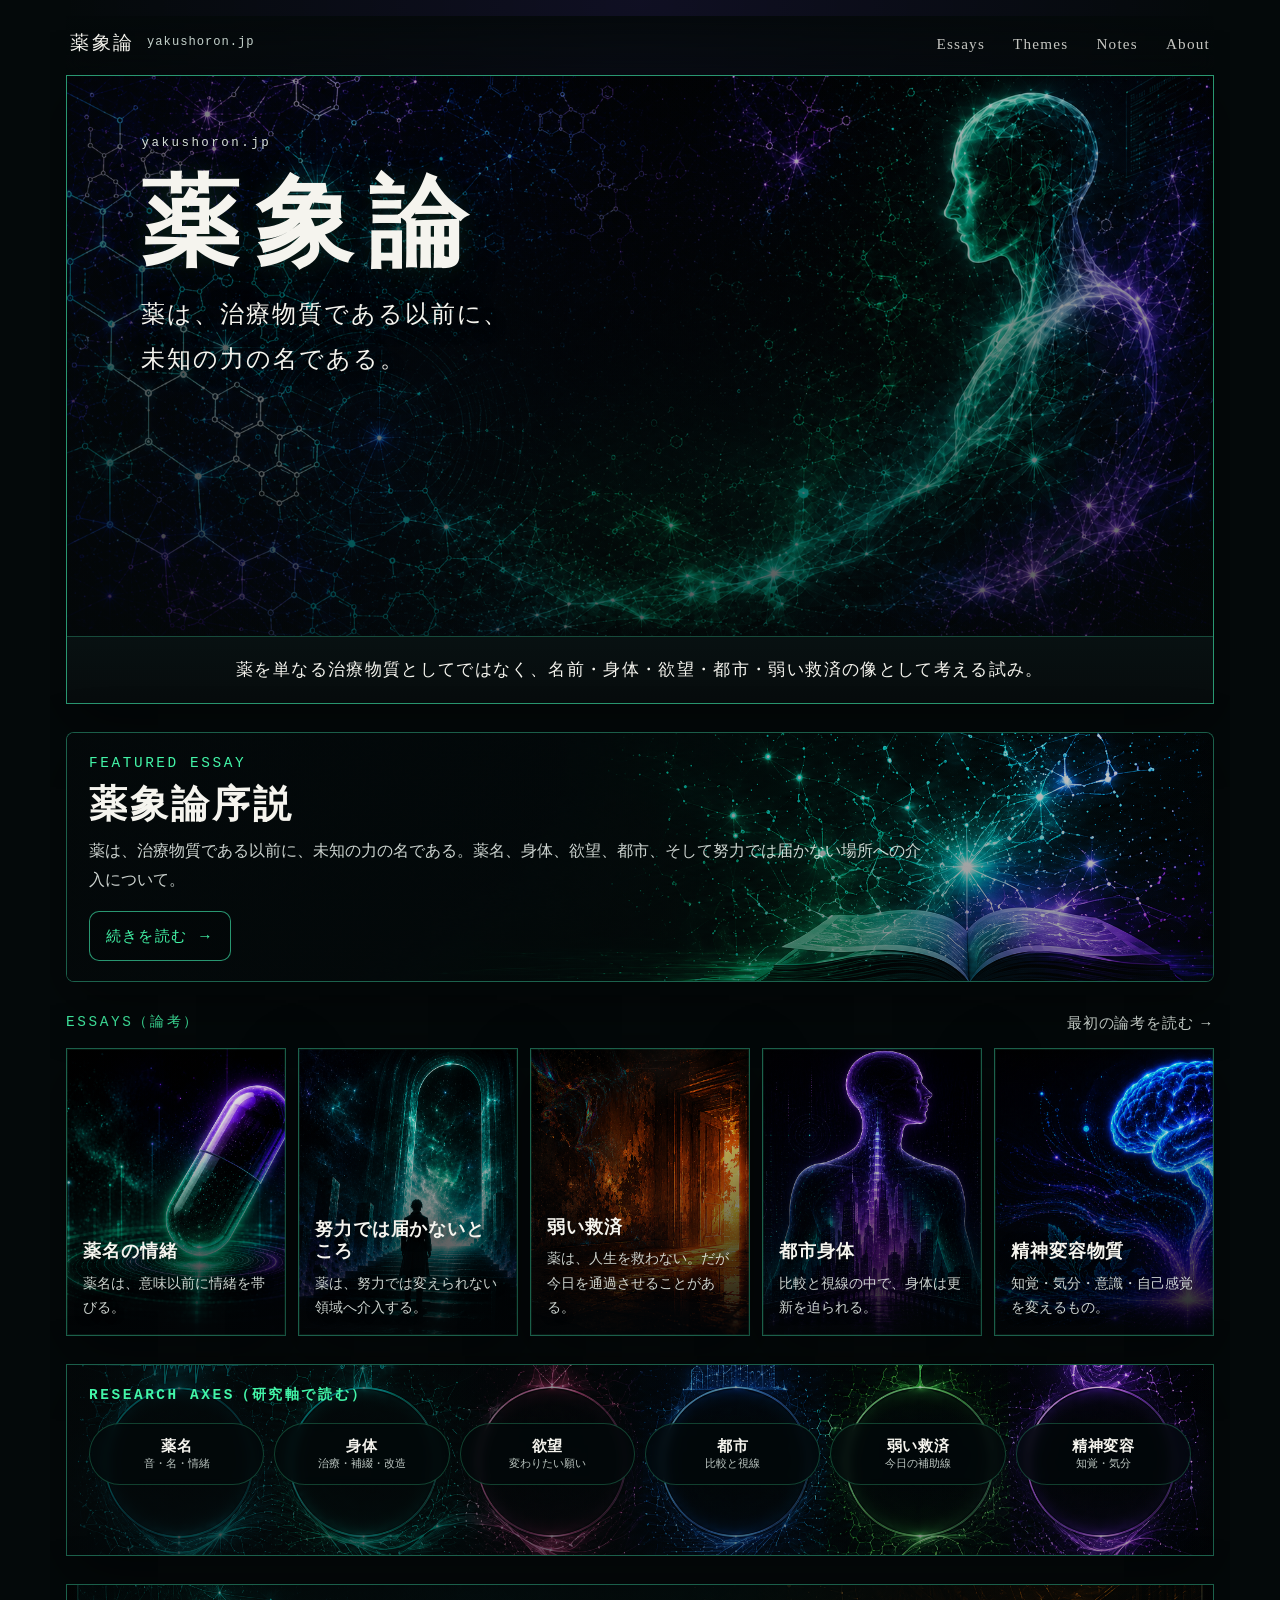
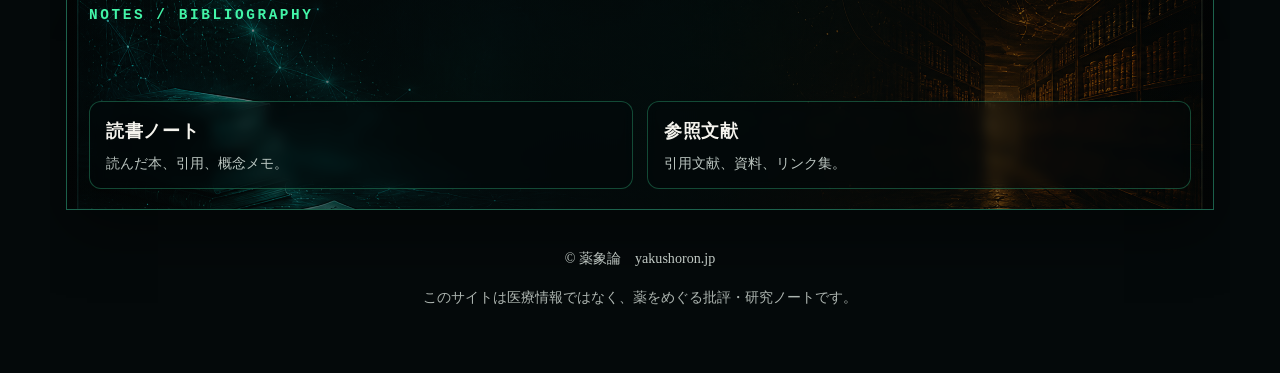
==== commit 22b96a90: "Link doryoku essay from top page" ====
--- a/site/index.html
+++ b/site/index.html
@@ -59,14 +59,14 @@
             </div>
           </div>
         </a>
-        <article class="card essay-card essay-card-overlay">
+        <a class="card essay-card essay-card-overlay" href="./pages/doryoku-no-hate.html">
           <div class="essay-thumb" style="background-image:url('./assets/images/essay-doryoku-clean.png')">
             <div class="essay-overlay">
               <h3 class="essay-overlay-title">努力では届かないところ</h3>
               <p class="essay-overlay-copy">薬は、努力では変えられない領域へ介入する。</p>
             </div>
           </div>
-        </article>
+        </a>
         <article class="card essay-card essay-card-overlay essay-yowai-card">
           <div class="essay-thumb" style="background-image:url('./assets/images/essay-yowai-clean.png')">
             <div class="essay-overlay">
--- a/site/css/style.css
+++ b/site/css/style.css
@@ -1,4 +1,3 @@
-
 :root{
   --bg:#04090a;
   --panel:#081112;
@@ -28,32 +27,33 @@
 .hero-media{position:relative;min-height:560px;width:100%;background:url('../assets/images/hero-main-clean.png') center/cover no-repeat}
 .hero-media::after{content:"";position:absolute;inset:0;background:linear-gradient(90deg,rgba(4,9,10,.52) 0%,rgba(4,9,10,.24) 42%,rgba(4,9,10,.2) 100%),linear-gradient(180deg,rgba(4,9,10,.08) 0%,rgba(4,9,10,.58) 100%)}
 .hero-copy{position:absolute;left:6.5%;top:10%;z-index:2;max-width:48%}.hero-domain{font-size:.78rem;color:#d6dfd8;letter-spacing:.20em;font-family:ui-monospace,monospace;margin:0 0 20px}.hero-title{font-size:clamp(3rem,8vw,6.1rem);letter-spacing:.16em;line-height:1.02;margin:0 0 18px;text-shadow:0 0 24px rgba(67,245,168,.12),0 8px 32px rgba(0,0,0,.66)}.hero-lead{font-size:clamp(1.08rem,2vw,1.5rem);line-height:1.9;letter-spacing:.08em;margin:0;text-shadow:0 3px 18px rgba(0,0,0,.75)}
-.hero-down{position:absolute;left:50%;bottom:18px;transform:translateX(-50%);z-index:2;width:54px;height:54px;border:1px solid rgba(245,244,238,.38);border-radius:999px;display:grid;place-items:center;color:#fff;font-size:1.4rem;background:rgba(4,9,10,.28)}
+.hero-down{display:none!important}
 .hero-intro{margin:0;padding:18px 28px;border-top:1px solid rgba(69,255,190,.26);background:linear-gradient(180deg,rgba(8,17,18,.98),rgba(7,12,13,.98));text-align:center;font-size:1.06rem;letter-spacing:.08em}
-.section{margin-top:28px;width:100%}.section-head{display:flex;align-items:center;justify-content:space-between;gap:16px;margin-bottom:12px}.section-kicker,.feature-kicker{margin:0;color:var(--accent);font-size:.9rem;letter-spacing:.18em;font-family:ui-monospace,monospace}.section-link{font-size:.92rem;color:#dce5df;letter-spacing:.06em}
+.section{margin-top:28px;width:100%}.section-head{display:flex;align-items:center;justify-content:space-between;gap:16px;margin-bottom:12px}.section-kicker,.feature-kicker,.axes-heading,.notes-heading{margin:0;color:var(--accent);font-size:.9rem;letter-spacing:.18em;font-family:ui-monospace,monospace;text-transform:uppercase}.section-link{font-size:.92rem;color:#dce5df;letter-spacing:.06em}
 .card{position:relative;border:1px solid var(--line);background:linear-gradient(180deg,rgba(8,17,18,.92),rgba(6,12,13,.92));box-shadow:var(--shadow);overflow:hidden}
-.feature-banner-image,.axes-banner-image,.notes-banner-image{position:relative;min-height:196px;background:center/cover no-repeat}
-.feature-banner-image{background-image:url('../assets/images/feature-introduction-clean.png')}
-.axes-banner-image{background-image:url('../assets/images/research-axes-clean.png');min-height:188px}
-.notes-banner-image{background-image:url('../assets/images/notes-bibliography-clean.png');min-height:168px}
-.feature-banner-image::before,.axes-banner-image::before,.notes-banner-image::before{content:"";position:absolute;inset:0;background:linear-gradient(90deg,rgba(4,9,10,.78) 0%,rgba(4,9,10,.52) 42%,rgba(4,9,10,.18) 100%),linear-gradient(180deg,rgba(4,9,10,.1) 0%,rgba(4,9,10,.35) 100%)}
+.feature-banner{display:block;border-radius:8px}
+.feature-banner-image,.axes-banner-image,.notes-banner-image{position:relative;background:center/cover no-repeat}
+.feature-banner-image{min-height:196px;background-image:url('../assets/images/feature-introduction-clean.png');background-position:center 55%}
+.axes-banner-image{background-image:url('../assets/images/research-axes-clean.png');min-height:190px;background-position:center center;background-size:cover}
+.notes-banner-image{background-image:url('../assets/images/notes-bibliography-clean.png');min-height:220px;background-position:center center;background-size:cover}
+.feature-banner-image::before,.axes-banner-image::before,.notes-banner-image::before{content:"";position:absolute;inset:0;background:linear-gradient(90deg,rgba(4,9,10,.70) 0%,rgba(4,9,10,.42) 42%,rgba(4,9,10,.10) 100%),linear-gradient(180deg,rgba(4,9,10,.06) 0%,rgba(4,9,10,.30) 100%)}
+.notes-banner-image::before{background:linear-gradient(90deg,rgba(4,9,10,.35) 0%,rgba(4,9,10,.68) 46%,rgba(4,9,10,.26) 100%),linear-gradient(180deg,rgba(4,9,10,.08),rgba(4,9,10,.22))}
 .feature-overlay,.axes-overlay,.notes-overlay{position:relative;z-index:1;padding:18px 22px 20px}
 .feature-title{font-size:2.35rem;line-height:1.18;letter-spacing:.08em;margin:6px 0 10px}.feature-desc{max-width:52rem;margin:0 0 16px;color:#edf4efdd}
 .btn{display:inline-flex;align-items:center;gap:10px;padding:10px 16px;border:1px solid var(--line-strong);border-radius:10px;color:var(--accent);font-size:.96rem;letter-spacing:.08em;width:max-content;background:rgba(0,0,0,.18)}
 .essay-grid{display:grid;grid-template-columns:repeat(5,1fr);gap:12px}.essay-card{display:block;transition:transform .22s ease,border-color .22s ease,box-shadow .22s ease}.essay-card:hover{transform:translateY(-3px);border-color:var(--line-strong);box-shadow:0 22px 64px rgba(0,0,0,.58)}
-.essay-thumb{position:relative;min-height:286px;background:center/cover no-repeat;display:flex;align-items:flex-end;overflow:hidden}.essay-thumb::before{content:"";position:absolute;inset:0;background:linear-gradient(180deg,rgba(2,5,7,.08) 0%,rgba(2,5,7,.16) 28%,rgba(2,5,7,.64) 72%,rgba(2,5,7,.92) 100%)}.essay-thumb::after{content:"";position:absolute;inset:0;box-shadow:inset 0 0 0 1px rgba(67,245,168,.08);pointer-events:none}.essay-overlay{position:relative;z-index:1;padding:18px 16px 16px;width:100%}.essay-overlay-title{font-size:1.1rem;line-height:1.28;margin:0 0 8px;letter-spacing:.05em;text-shadow:0 2px 12px rgba(0,0,0,.7)}.essay-overlay-copy{margin:0;color:#eef7f1d9;font-size:.88rem;line-height:1.72;text-shadow:0 2px 10px rgba(0,0,0,.7)}
+.essay-thumb{position:relative;min-height:286px;background:center/cover no-repeat;display:flex;align-items:flex-end;overflow:hidden}.essay-yowai-card .essay-thumb{background-position:72% center!important}.essay-thumb::before{content:"";position:absolute;inset:0;background:linear-gradient(180deg,rgba(2,5,7,.08) 0%,rgba(2,5,7,.16) 28%,rgba(2,5,7,.64) 72%,rgba(2,5,7,.92) 100%)}.essay-thumb::after{content:"";position:absolute;inset:0;box-shadow:inset 0 0 0 1px rgba(67,245,168,.08);pointer-events:none}.essay-overlay{position:relative;z-index:1;padding:18px 16px 16px;width:100%}.essay-overlay-title{font-size:1.1rem;line-height:1.28;margin:0 0 8px;letter-spacing:.05em;text-shadow:0 2px 12px rgba(0,0,0,.7)}.essay-overlay-copy{margin:0;color:#eef7f1d9;font-size:.88rem;line-height:1.72;text-shadow:0 2px 10px rgba(0,0,0,.7)}
 .banner-title{font-size:1.75rem;letter-spacing:.06em;line-height:1.2;margin:0 0 14px}
-.axes-pills{display:grid;grid-template-columns:repeat(6,1fr);gap:10px}.axis-pill{display:flex;flex-direction:column;gap:2px;padding:10px 10px 11px;border:1px solid rgba(67,245,168,.28);border-radius:999px;background:rgba(2,9,10,.48);text-align:center;backdrop-filter:blur(6px)}.axis-pill strong{font-size:1rem;letter-spacing:.05em}.axis-pill span{font-size:.72rem;color:#e3eee8d2;line-height:1.35}
-.notes-links{display:grid;grid-template-columns:1fr 1fr;gap:14px}.note-banner-link{display:flex;flex-direction:column;gap:4px;padding:14px 16px;border:1px solid rgba(67,245,168,.28);border-radius:12px;background:rgba(2,9,10,.42);backdrop-filter:blur(6px)}.note-banner-link strong{font-size:1.1rem;letter-spacing:.04em}.note-banner-link span{font-size:.9rem;color:#e3eee8d2;line-height:1.55}
+.axes-heading,.notes-heading{display:block;margin-bottom:14px}
+.axes-pills{display:grid;grid-template-columns:repeat(6,1fr);gap:10px;align-items:center}.axis-pill{display:flex;flex-direction:column;justify-content:center;gap:2px;min-height:62px;padding:8px 10px;border:1px solid rgba(67,245,168,.24);border-radius:999px;background:rgba(2,9,10,.62);text-align:center;backdrop-filter:blur(4px)}.axis-pill strong{font-size:.94rem;letter-spacing:.04em;line-height:1.2}.axis-pill span{font-size:.68rem;color:#e3eee8d2;line-height:1.25}
+.notes-links{display:grid;grid-template-columns:1fr 1fr;gap:14px;margin-top:72px}.note-banner-link{display:flex;flex-direction:column;gap:4px;padding:14px 16px;border:1px solid rgba(67,245,168,.28);border-radius:12px;background:rgba(2,9,10,.54);backdrop-filter:blur(6px)}.note-banner-link strong{font-size:1.1rem;letter-spacing:.04em}.note-banner-link span{font-size:.9rem;color:#e3eee8d2;line-height:1.55}
 .footer{padding:22px 0 6px;text-align:center;color:#d1dad4;font-size:.88rem}.muted{color:#d9e2dccc}
+/* Article pages */
+.essay-visual{width:100%;max-width:1080px;min-height:430px;margin:clamp(22px,4vw,38px) auto 0;padding:clamp(22px,4vw,36px);position:relative;overflow:hidden;display:grid;align-content:end;border:1px solid rgba(70,255,184,.32);box-shadow:0 24px 86px rgba(0,0,0,.38);background:linear-gradient(180deg,rgba(0,0,0,.10),rgba(0,0,0,.58)),url('../assets/images/hero-main-clean.png') center/cover no-repeat}.essay-visual::before{content:"";position:absolute;inset:0;background:linear-gradient(90deg,rgba(3,7,6,.82),rgba(3,7,6,.32));z-index:0}.essay-visual-yakumei{background-image:linear-gradient(180deg,rgba(0,0,0,.10),rgba(0,0,0,.58)),url('../assets/images/hero-main-clean.png')}.essay-visual-introduction{background-image:linear-gradient(180deg,rgba(0,0,0,.10),rgba(0,0,0,.58)),url('../assets/images/feature-introduction-clean.png')}.essay-visual-inner,.essay-visual .back-link{position:relative;z-index:1}.essay-title{font-size:clamp(3.1rem,7.2vw,5.9rem);line-height:1.35;letter-spacing:.06em;margin:58px 0 28px;text-shadow:0 0 26px rgba(0,0,0,.95)}.essay-subtitle{font-size:clamp(1.05rem,2.1vw,1.45rem);letter-spacing:.08em;margin:0}.article-kicker{font-family:ui-monospace,monospace;letter-spacing:.14em;color:var(--accent)}.back-link{display:inline-flex;color:#f5f4ee;margin-bottom:10px}.article-wrap{max-width:1080px;margin:22px auto 0}.article{border:1px solid rgba(70,255,184,.22);background:rgba(3,10,10,.48);padding:clamp(24px,4vw,42px)}.body-copy{max-width:880px;margin:0 auto}.body-copy p{font-size:1.05rem;line-height:2.08;margin:0 0 1.25em}.article-meta{max-width:880px;margin:38px auto 0;padding:18px 20px;border-top:1px solid rgba(70,255,184,.28);background:rgba(1,7,7,.45);color:#dce8e1;font-size:.92rem}.article-meta p{margin:.4em 0;line-height:1.75}.site-footer{max-width:1080px;margin:24px auto 0;padding:18px 0 0;border-top:1px solid rgba(70,255,184,.18);color:#d4dfd9}.site-footer p{margin:.5em 0}.site-footer a{color:var(--accent)}
 @media (max-width:1080px){.essay-grid{grid-template-columns:repeat(3,1fr)}.axes-pills{grid-template-columns:repeat(3,1fr)}}
 @media (max-width:900px){
  html,body{width:100%;overflow-x:hidden}.page{padding:10px 10px 28px;max-width:100%;overflow:hidden}.topbar{padding:8px 2px 12px;gap:10px}.brand{font-size:1rem;gap:8px;letter-spacing:.10em;min-width:0;overflow:hidden;text-overflow:ellipsis}.brand small{font-size:.68rem;letter-spacing:.04em;max-width:8.6em;overflow:hidden;text-overflow:ellipsis}.nav{display:none!important}.menu-button{display:grid;place-items:center;color:#fff;flex:0 0 auto}
- .hero-media{min-height:610px;background-image:url('../assets/images/hero-main-clean.png');background-position:center top;background-size:cover}.hero-media::after{background:linear-gradient(180deg,rgba(4,9,10,.18) 0%,rgba(4,9,10,.36) 38%,rgba(4,9,10,.72) 100%)}.hero-copy{left:8%;right:8%;top:auto;bottom:25%;max-width:none;text-align:left}.hero-domain{display:none}.hero-title{font-size:clamp(3rem,15vw,4.2rem);letter-spacing:.10em;margin-bottom:10px;white-space:nowrap}.hero-lead{font-size:clamp(1rem,4.2vw,1.18rem);line-height:1.75;letter-spacing:.05em}.hero-down{bottom:105px;width:44px;height:44px;font-size:1.1rem}.hero-intro{padding:17px 16px;font-size:.96rem;line-height:1.85;letter-spacing:.05em;text-align:center}
- .feature-banner-image{min-height:220px}.feature-overlay,.axes-overlay,.notes-overlay{padding:16px 16px 18px}.feature-title{font-size:1.9rem}.feature-desc{font-size:.95rem;max-width:none}
- .section-head{margin-bottom:10px;align-items:flex-start;flex-direction:column;gap:6px}.section-kicker{font-size:.82rem;letter-spacing:.14em}
- .essay-grid{grid-template-columns:1fr;gap:10px}.essay-thumb{min-height:164px}.essay-overlay{padding:14px 14px 13px}.essay-overlay-title{font-size:1.15rem;margin-bottom:6px}.essay-overlay-copy{font-size:.9rem;line-height:1.65}
- .axes-banner-image{min-height:320px}.banner-title{font-size:1.4rem;margin-bottom:12px}.axes-pills{grid-template-columns:1fr 1fr}.axis-pill{border-radius:18px;padding:10px 12px}
- .notes-banner-image{min-height:220px}.notes-links{grid-template-columns:1fr}.note-banner-link strong{font-size:1.04rem}.note-banner-link span{font-size:.88rem}
+ .hero-media{min-height:610px;background-image:url('../assets/images/hero-main-clean.png');background-position:center top;background-size:cover}.hero-media::after{background:linear-gradient(180deg,rgba(4,9,10,.18) 0%,rgba(4,9,10,.36) 38%,rgba(4,9,10,.72) 100%)}.hero-copy{left:8%;right:8%;top:auto;bottom:25%;max-width:none;text-align:left}.hero-domain{display:none}.hero-title{font-size:clamp(3rem,15vw,4.2rem);letter-spacing:.10em;margin-bottom:10px;white-space:nowrap}.hero-lead{font-size:clamp(1rem,4.2vw,1.18rem);line-height:1.75;letter-spacing:.05em}.hero-intro{padding:17px 16px;font-size:.96rem;line-height:1.85;letter-spacing:.05em;text-align:center}
+ .feature-banner-image{min-height:220px}.feature-overlay,.axes-overlay,.notes-overlay{padding:16px 16px 18px}.feature-title{font-size:1.9rem}.feature-desc{font-size:.95rem;max-width:none}.section-head{margin-bottom:10px;align-items:flex-start;flex-direction:column;gap:6px}.section-kicker{font-size:.82rem;letter-spacing:.14em}.essay-grid{grid-template-columns:1fr;gap:10px}.essay-thumb{min-height:164px}.essay-overlay{padding:14px 14px 13px}.essay-overlay-title{font-size:1.15rem;margin-bottom:6px}.essay-overlay-copy{font-size:.9rem;line-height:1.65}.axes-banner-image{min-height:330px}.axes-pills{grid-template-columns:1fr 1fr}.axis-pill{border-radius:18px;padding:10px 12px}.notes-banner-image{min-height:260px}.notes-links{grid-template-columns:1fr;margin-top:52px}.note-banner-link strong{font-size:1.04rem}.note-banner-link span{font-size:.88rem}.essay-visual{min-height:330px}.essay-title{font-size:clamp(2.5rem,12vw,4.6rem);margin:38px 0 18px}.article{padding:22px 16px}.body-copy p{font-size:1rem;line-height:1.98}
 }
 @media (max-width:390px){.brand small{display:none}.hero-media{min-height:560px}.hero-copy{bottom:24%}.hero-title{font-size:3rem}.essay-thumb{min-height:152px}.axes-pills{grid-template-columns:1fr}}
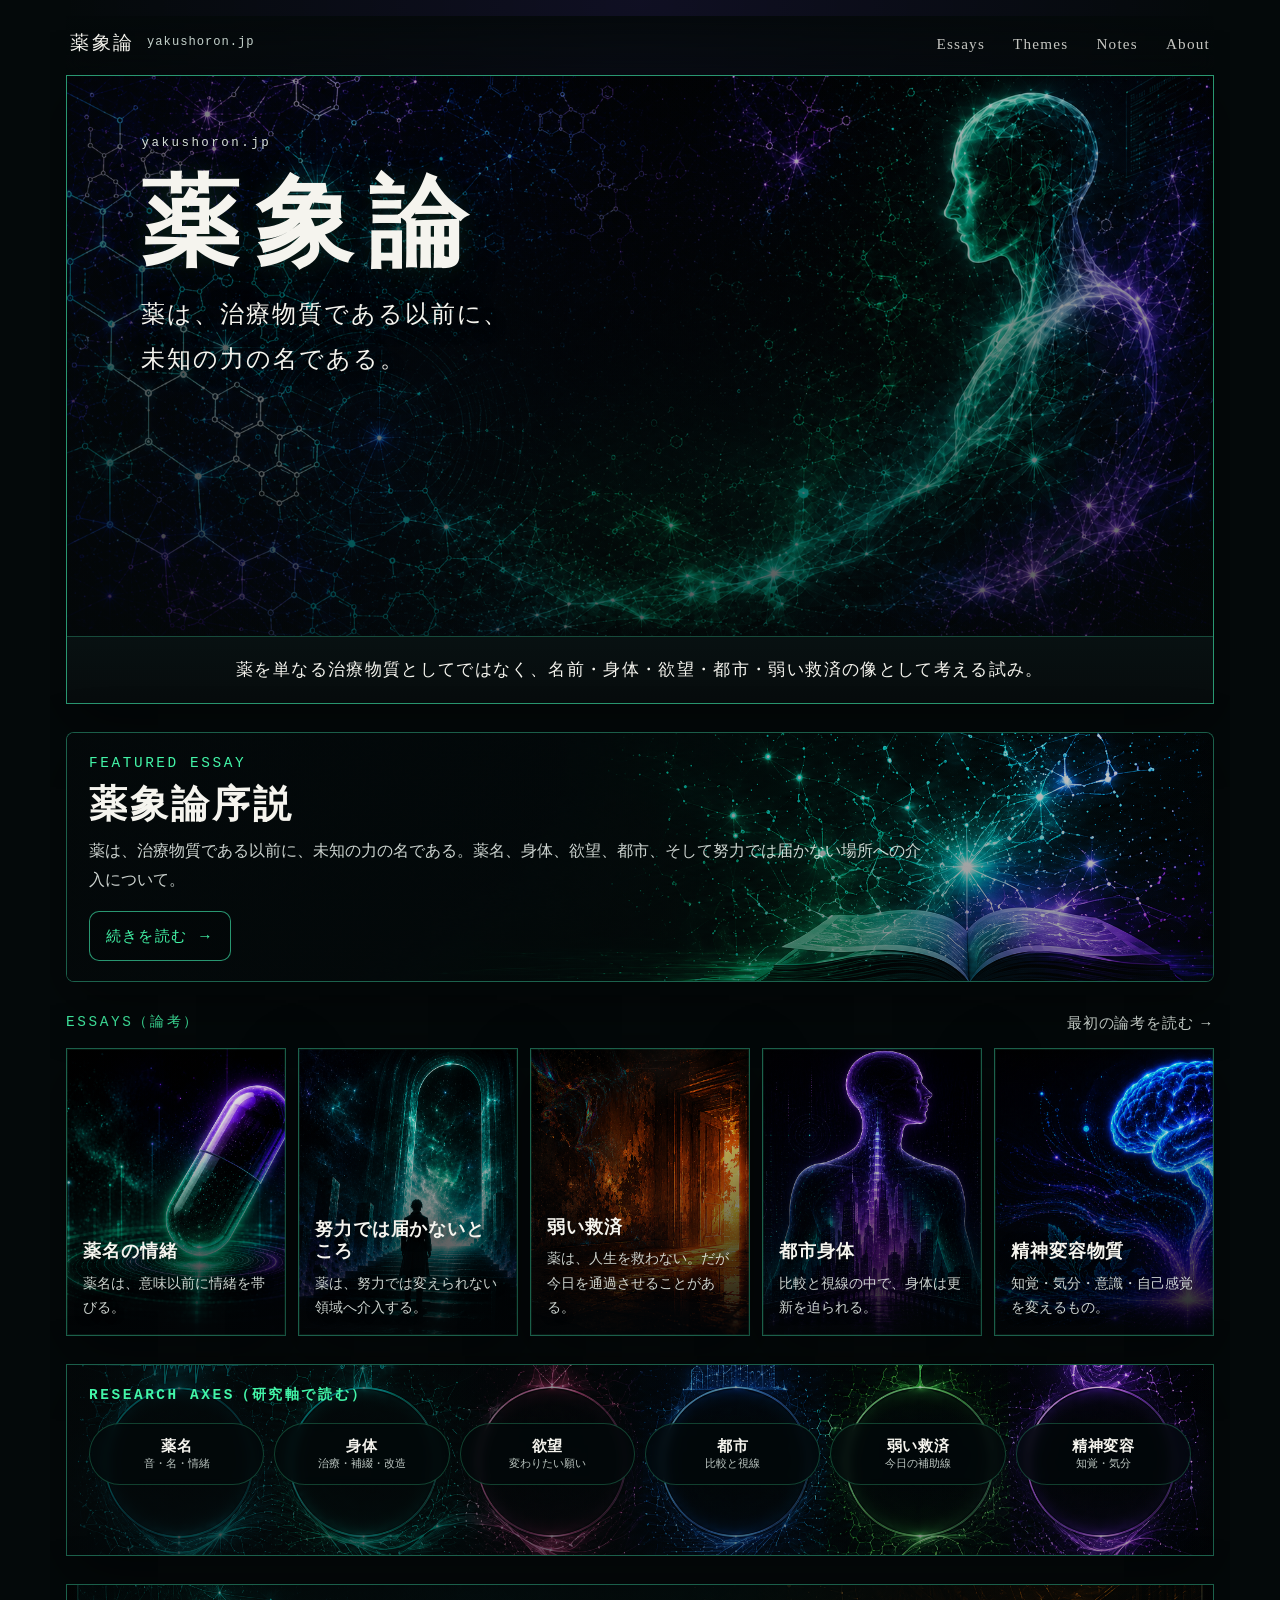
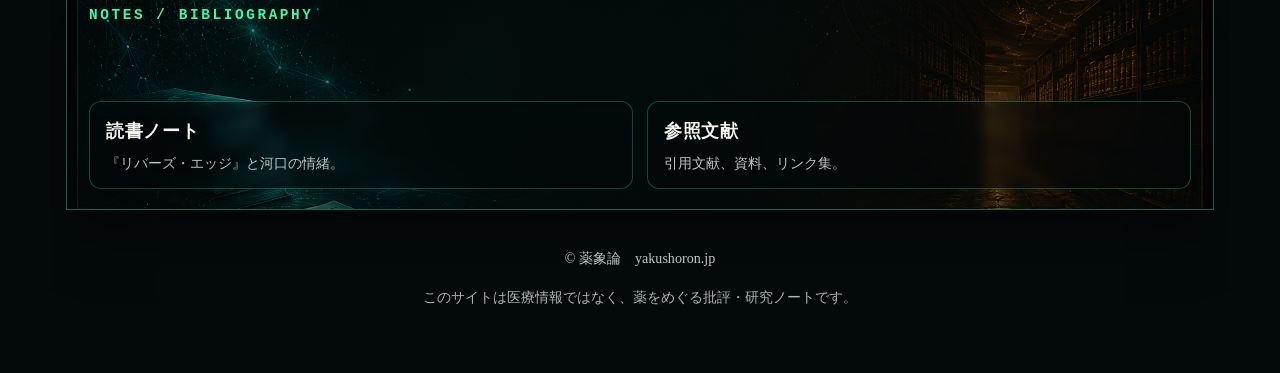
==== commit f416ccec: "Link reading note page from home" ====
--- a/site/index.html
+++ b/site/index.html
@@ -5,6 +5,17 @@
   <meta name="viewport" content="width=device-width, initial-scale=1">
   <title>薬象論｜薬は、治療物質である以前に、未知の力の名である</title>
   <meta name="description" content="薬を単なる治療物質としてではなく、名前・身体・欲望・都市・弱い救済の像として考える批評・研究ノート。">
+  <meta name="robots" content="index,follow">
+  <link rel="canonical" href="https://yakushoron.jp/">
+  <meta property="og:type" content="website">
+  <meta property="og:site_name" content="薬象論">
+  <meta property="og:title" content="薬象論｜薬は、治療物質である以前に、未知の力の名である">
+  <meta property="og:description" content="薬を単なる治療物質としてではなく、名前・身体・欲望・都市・弱い救済の像として考える批評・研究ノート。">
+  <meta property="og:url" content="https://yakushoron.jp/">
+  <meta property="og:image" content="https://yakushoron.jp/assets/images/hero-main-clean.png">
+  <meta property="og:image:alt" content="薬象論のキービジュアル">
+  <meta name="twitter:card" content="summary_large_image">
+  <meta name="theme-color" content="#030706">
   <link rel="icon" href="./assets/favicon.svg" type="image/svg+xml">
   <link rel="stylesheet" href="./css/style.css">
 </head>
@@ -118,7 +129,7 @@
           <div class="notes-overlay">
             <h2 class="section-kicker notes-heading">Notes / Bibliography</h2>
             <div class="notes-links">
-              <a class="note-banner-link" href="#notes"><strong>読書ノート</strong><span>読んだ本、引用、概念メモ。</span></a>
+              <a class="note-banner-link" href="./pages/reading-rivers-edge-kakou.html"><strong>読書ノート</strong><span>『リバーズ・エッジ』と河口の情緒。</span></a>
               <a class="note-banner-link" href="#notes"><strong>参照文献</strong><span>引用文献、資料、リンク集。</span></a>
             </div>
           </div>
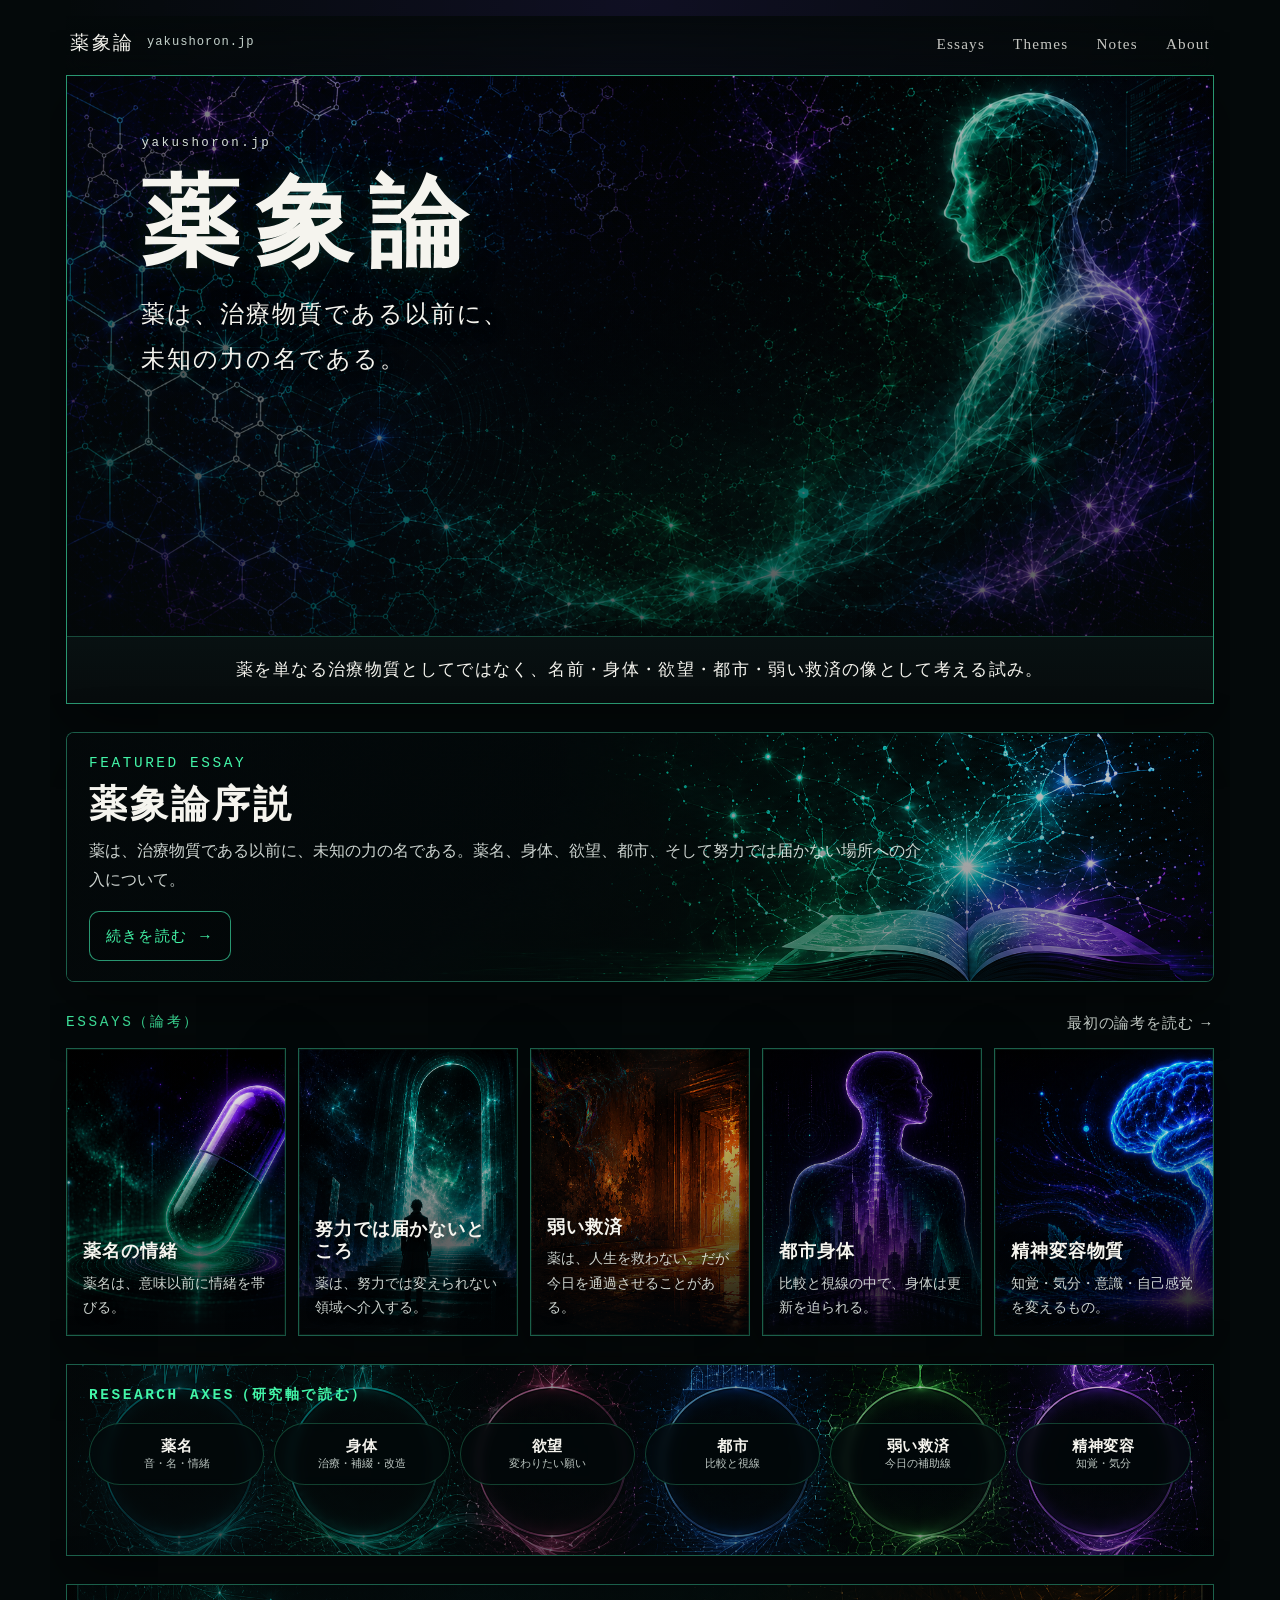
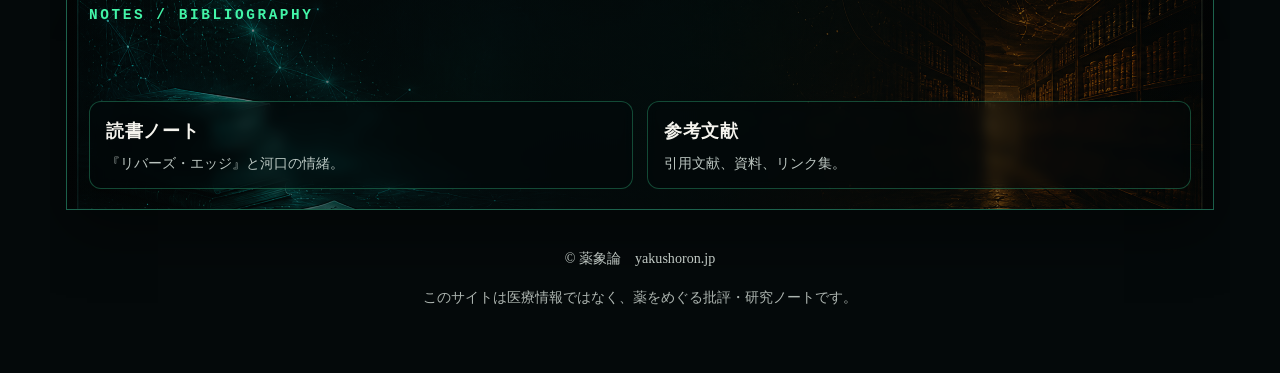
==== commit f842004c: "Link bibliography page from home" ====
--- a/site/index.html
+++ b/site/index.html
@@ -130,7 +130,7 @@
             <h2 class="section-kicker notes-heading">Notes / Bibliography</h2>
             <div class="notes-links">
               <a class="note-banner-link" href="./pages/reading-rivers-edge-kakou.html"><strong>読書ノート</strong><span>『リバーズ・エッジ』と河口の情緒。</span></a>
-              <a class="note-banner-link" href="#notes"><strong>参照文献</strong><span>引用文献、資料、リンク集。</span></a>
+              <a class="note-banner-link" href="./pages/bibliography.html"><strong>参考文献</strong><span>引用文献、資料、リンク集。</span></a>
             </div>
           </div>
         </div>
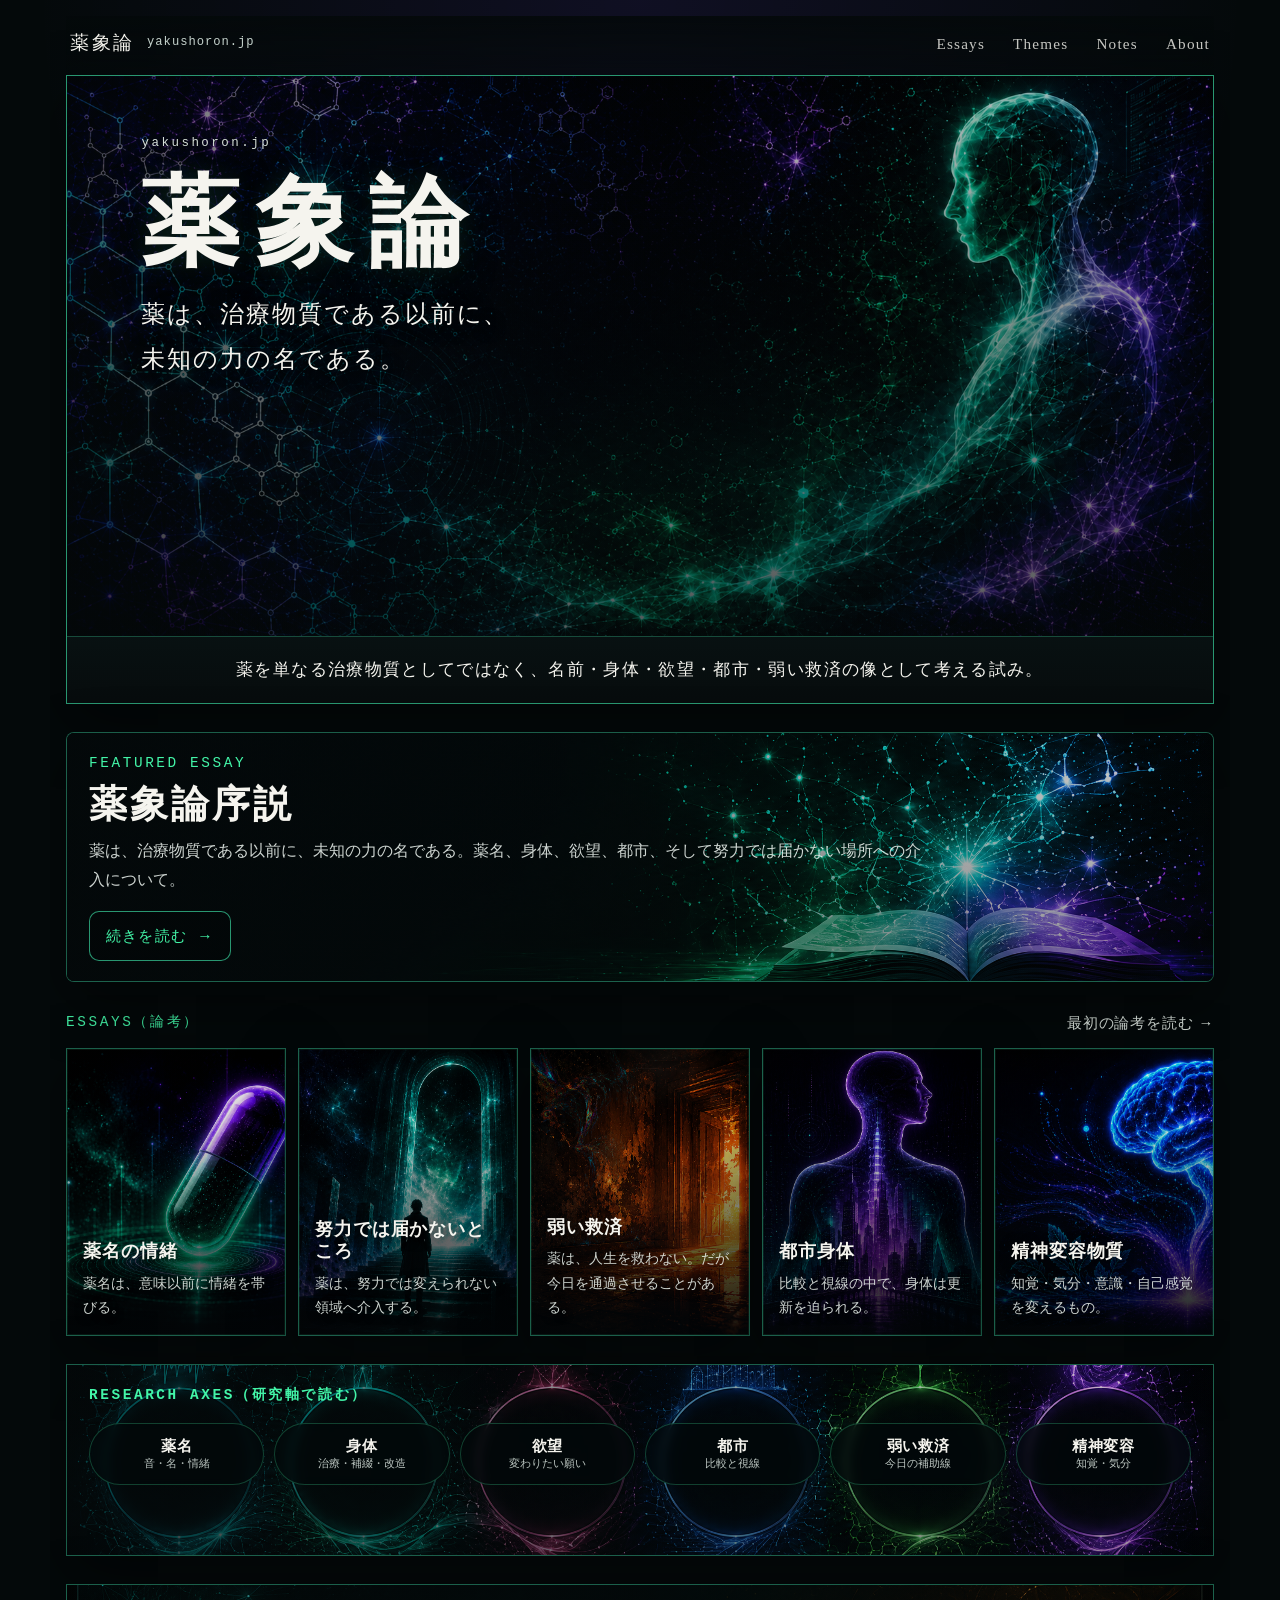
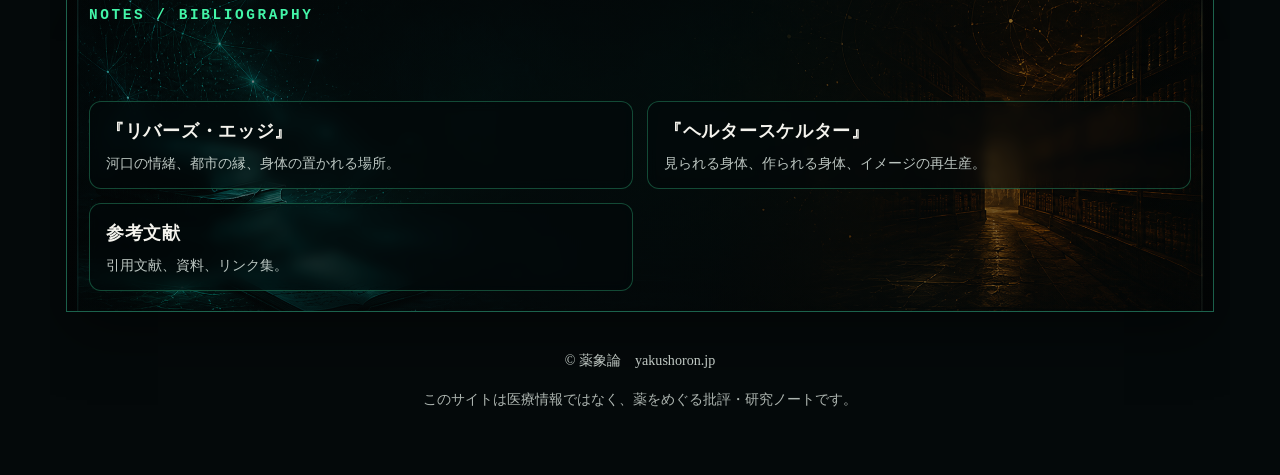
==== commit b3644f5c: "Link Helter Skelter reading note from home" ====
--- a/site/index.html
+++ b/site/index.html
@@ -129,7 +129,8 @@
           <div class="notes-overlay">
             <h2 class="section-kicker notes-heading">Notes / Bibliography</h2>
             <div class="notes-links">
-              <a class="note-banner-link" href="./pages/reading-rivers-edge-kakou.html"><strong>読書ノート</strong><span>『リバーズ・エッジ』と河口の情緒。</span></a>
+              <a class="note-banner-link" href="./pages/reading-rivers-edge-kakou.html"><strong>『リバーズ・エッジ』</strong><span>河口の情緒、都市の縁、身体の置かれる場所。</span></a>
+              <a class="note-banner-link" href="./pages/reading-helter-skelter-body-image.html"><strong>『ヘルタースケルター』</strong><span>見られる身体、作られる身体、イメージの再生産。</span></a>
               <a class="note-banner-link" href="./pages/bibliography.html"><strong>参考文献</strong><span>引用文献、資料、リンク集。</span></a>
             </div>
           </div>
@@ -143,4 +144,4 @@
     </footer>
   </div>
 </body>
-</html>
+</html>
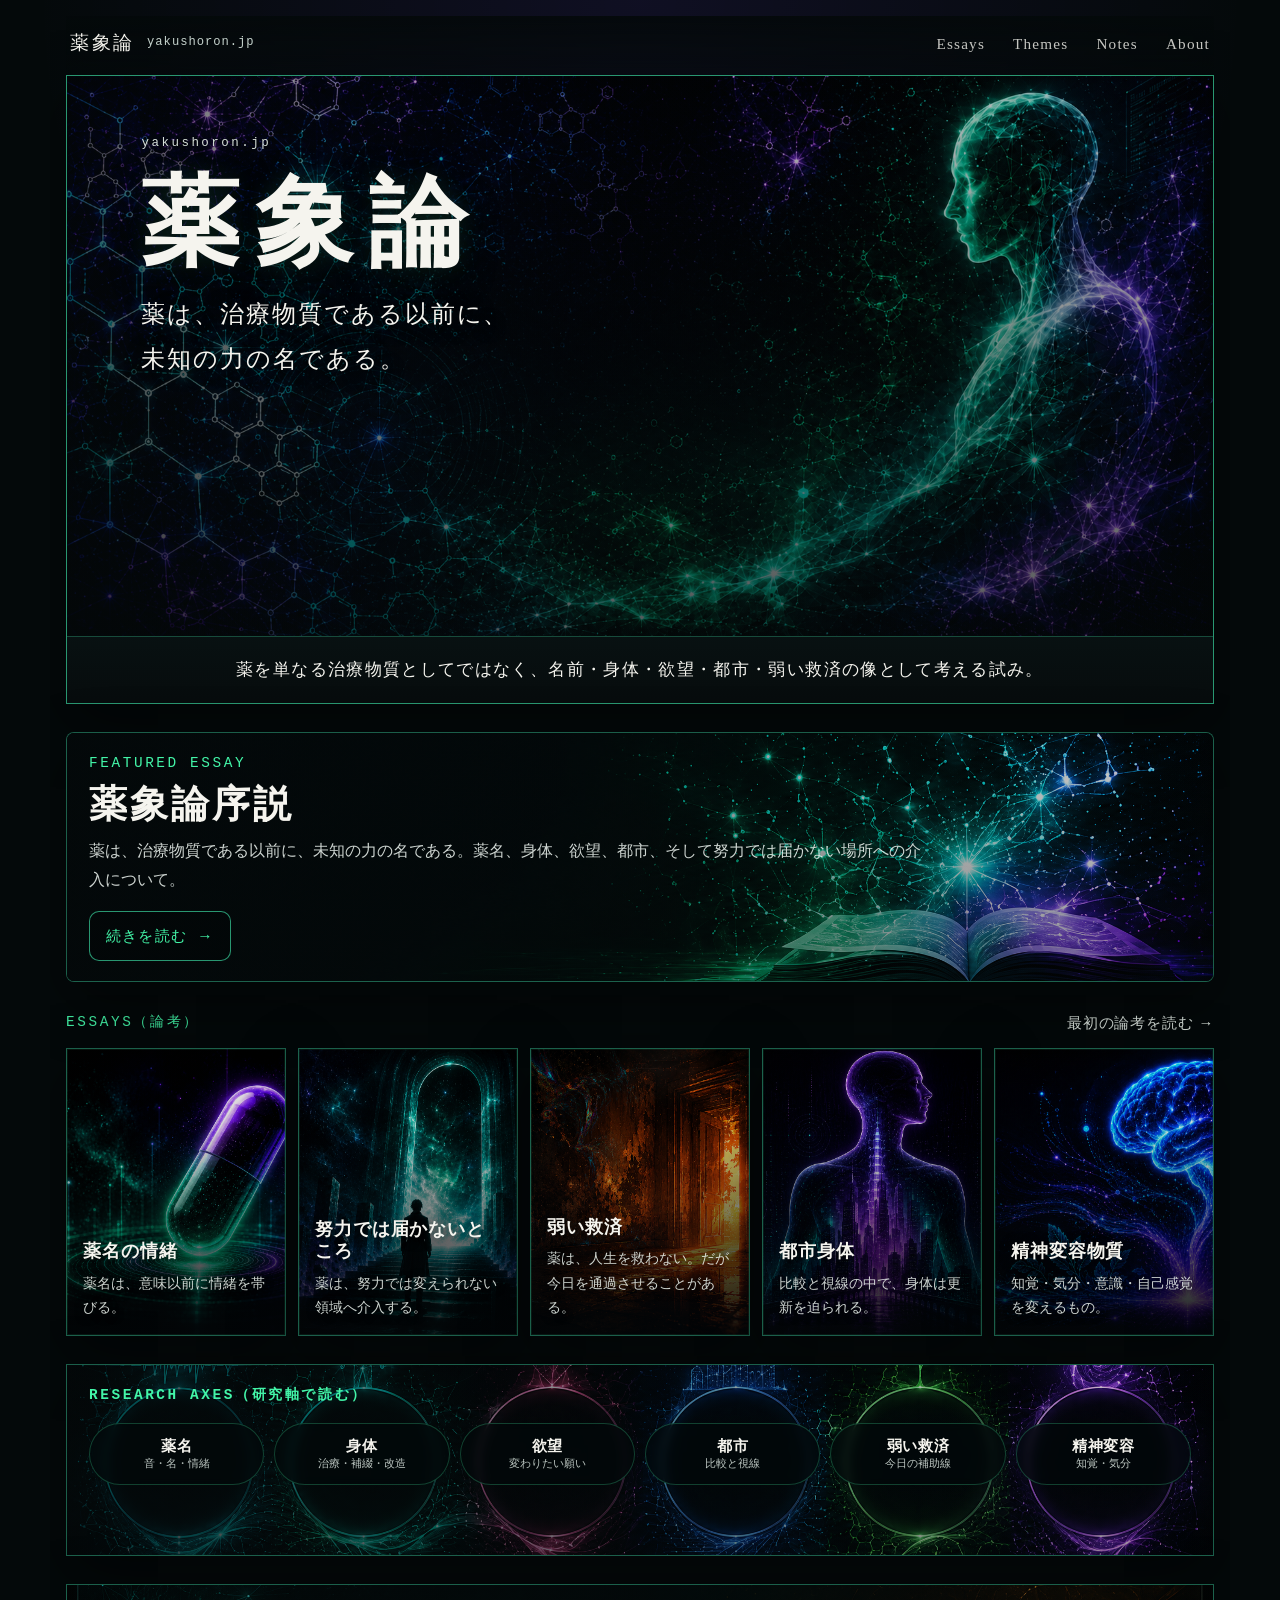
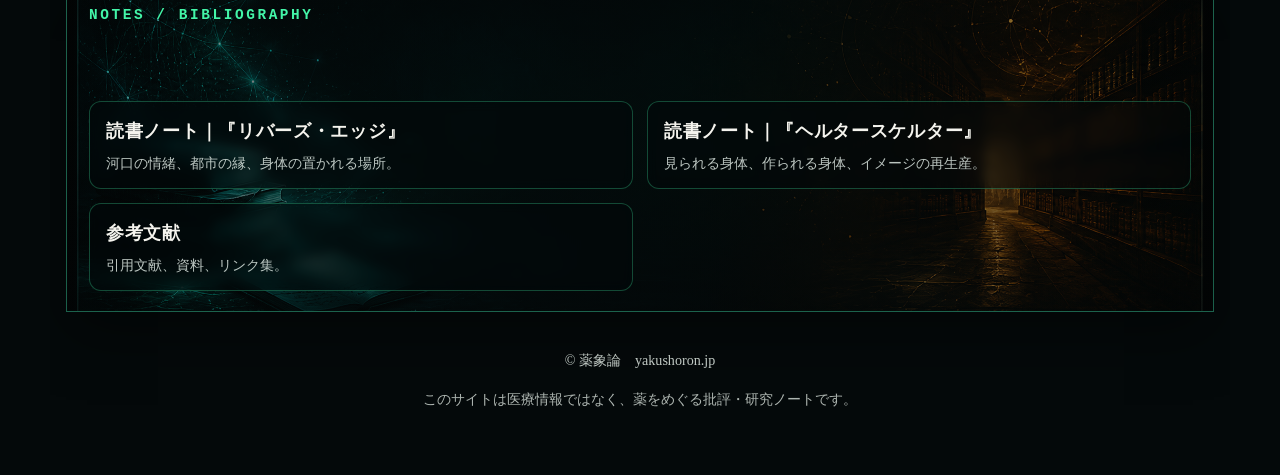
==== commit 0a9f32f8: "Normalize reading note labels on home" ====
--- a/site/index.html
+++ b/site/index.html
@@ -129,8 +129,8 @@
           <div class="notes-overlay">
             <h2 class="section-kicker notes-heading">Notes / Bibliography</h2>
             <div class="notes-links">
-              <a class="note-banner-link" href="./pages/reading-rivers-edge-kakou.html"><strong>『リバーズ・エッジ』</strong><span>河口の情緒、都市の縁、身体の置かれる場所。</span></a>
-              <a class="note-banner-link" href="./pages/reading-helter-skelter-body-image.html"><strong>『ヘルタースケルター』</strong><span>見られる身体、作られる身体、イメージの再生産。</span></a>
+              <a class="note-banner-link" href="./pages/reading-rivers-edge-kakou.html"><strong>読書ノート｜『リバーズ・エッジ』</strong><span>河口の情緒、都市の縁、身体の置かれる場所。</span></a>
+              <a class="note-banner-link" href="./pages/reading-helter-skelter-body-image.html"><strong>読書ノート｜『ヘルタースケルター』</strong><span>見られる身体、作られる身体、イメージの再生産。</span></a>
               <a class="note-banner-link" href="./pages/bibliography.html"><strong>参考文献</strong><span>引用文献、資料、リンク集。</span></a>
             </div>
           </div>
